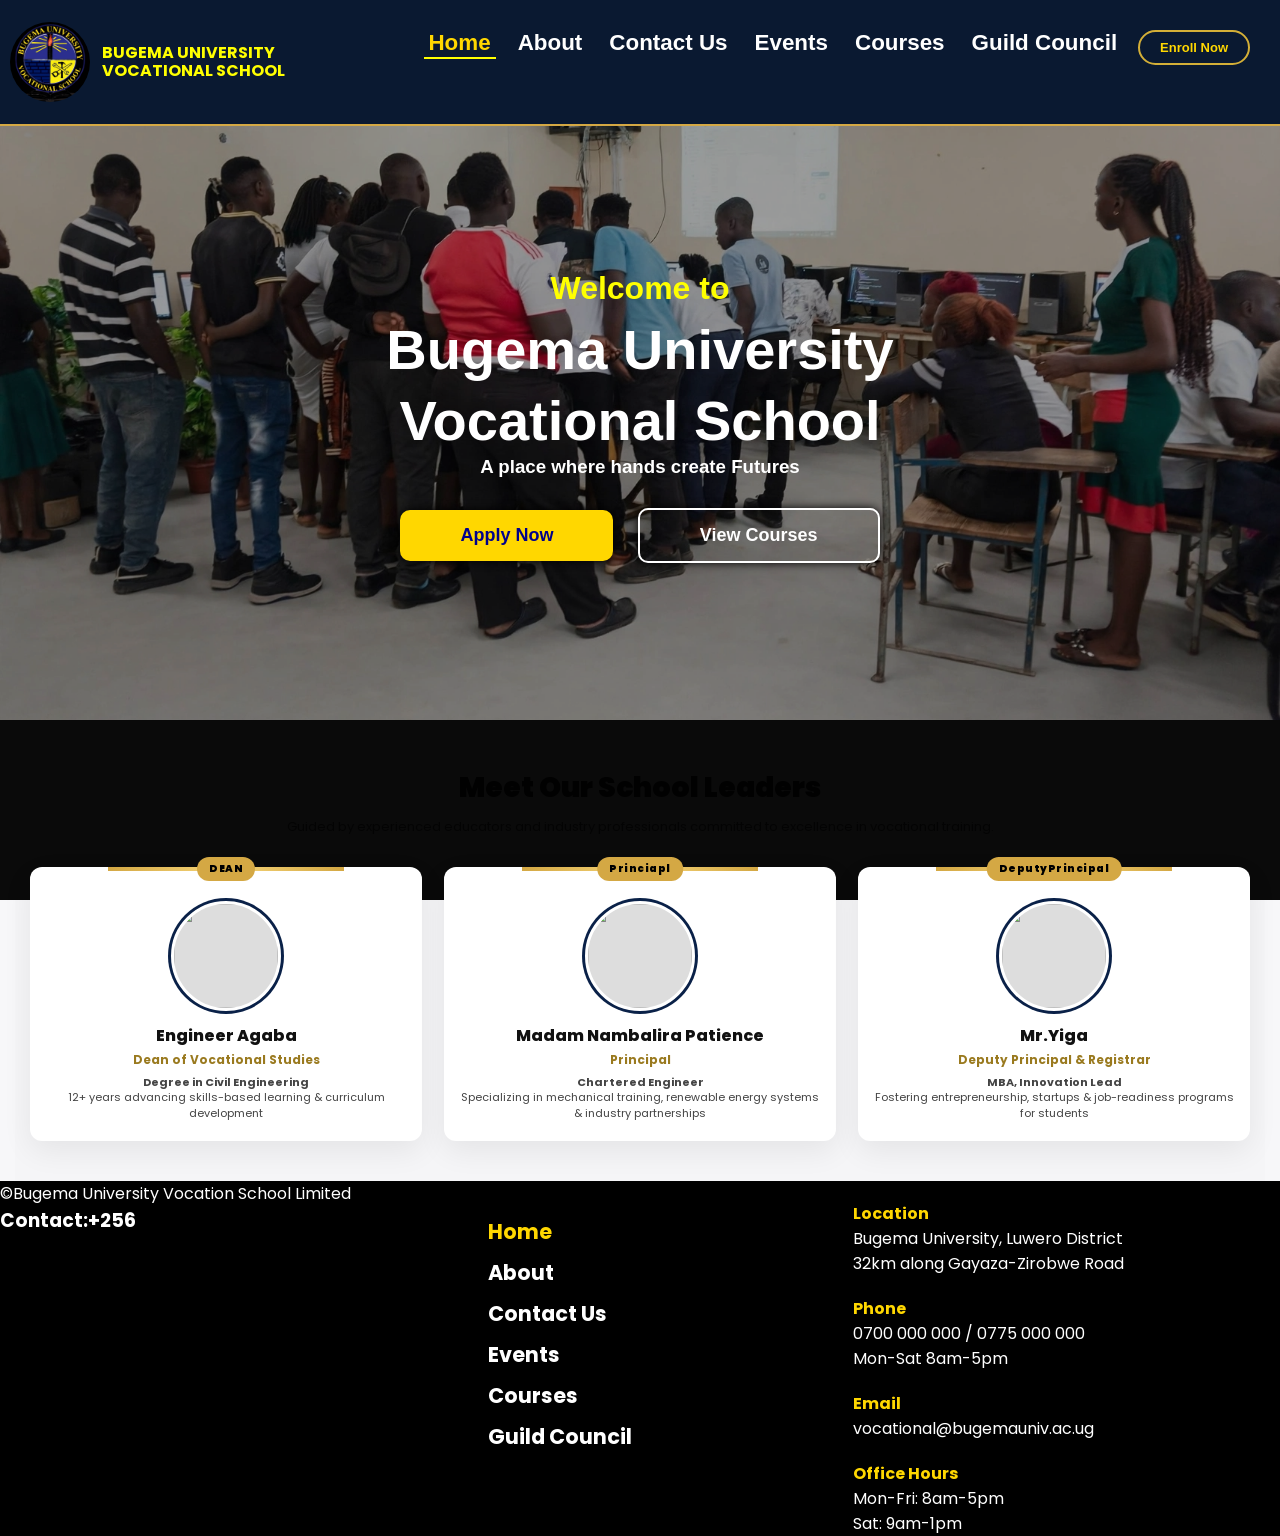
==== index.html @ 48e1a42b "first commit" ====
<!DOCTYPE html>
<html lang="en">
<head>
    <meta charset="UTF-8">
    <meta name="viewport" content="width=device-width, initial-scale=1.0">
    <title>Bugema</title>
    <!--linking css -->
    <link rel="stylesheet" href="css/style.css">
    <link href="https://fonts.googleapis.com/css2?family=Poppins:wght@400;600;800&display=swap" rel="stylesheet">
</head>
<body>
    <!--navigation bar-->
<header>
<nav class="navbar">
   <div class="logo">
   <img  src="images\logo2.jpg" alt="logo">
    <b style="color:yellow; line-height:1.1;">BUGEMA UNIVERSITY<br>VOCATIONAL SCHOOL</b>
  </div>
  <!--Hambeguer Menu icons-->
  <div class="hambeguer-wrap" id="hambeguerWrap" onclick="toggleNav()">
  <div class="hambeguer">
    <span></span><span></span><span></span>
  </div>
  </div>

  <ul class="links hamdrawer" id="drawer">
      <div class="h1header">
    <h1>Bugema University Vocational School</h1>

  </div>
    <li class="home-active"><a  class="active ham-link" href="index.html"> <span>🏠</span>Home</a></li>
    <li><a href="about.html"  class="ham-link"><span>📖</span>About</a></li>
    <li><a href="contact.html" class="ham-link"><span>📞</span>Contact Us</a></li>
    <li><a href="event.html"  class="ham-link"><span>📆</span>Events</a></li>
    <li><a href="courses.html" class="ham-link"><span>📚</span>Courses</a></li>
    <li><a href="guild.html" class="ham-link"><span>👥</span>Guild Council</a></li>
      <div class="btn">
      <button><a  href="enroll.html" target="_blank" class="ham-button"><span>📝</span>Enroll Now</a></button>
  </div>
  </ul>
</nav>
<!--Overlay for navBar-->
<div class="overlay" id="overlay" onclick="toggleNav()"></div>
</header>



<!--Hero Image-->
<section class="heroContent">
    <img src="images/herobg.jpg" alt="heroImage" id="herobg">
    <div class="content">
      <h1>Welcome to  </h1> 
      <h2>Bugema University </h2>
           <h2>Vocational School</h2> 
     <h3 id="herotext">A place where skills build futures </h3>
  <!--  <div class="stats">
      <div class="stat"><b>1200+</b><small>Students</small></div>
      <div class="stat"><b>85+</b><small>Faculty</small></div>
      <div class="stat"><b>98%</b><small>Grad Rate</small></div>
    </div>-->
      <div class="hero-btns">
     <a href="enroll.html" class="btn-gold"><button>Apply Now</button></a>
      <a href="courses.html" > <button class="btn-outline">View Courses</button></a>
    
    </div>
    </div>
  
</section>
    <div class="leaders">
      <h2>Meet Our School Leaders</h2>
      <div class="sub">Guided by experienced educators and industry professionals committed to excellence in vocational training.</div>
      <div class="leader-grid">
        <div class="leader-card"><span class="badge">DEAN</span><div class="leader-avatar"><img src=""></div><h4>Engineer Agaba</h4><small>Dean of Vocational Studies</small><p><b>Degree in Civil Engineering</b><br>12+ years advancing skills-based learning & curriculum development</p></div>
        <div class="leader-card"><span class="badge">Princiapl</span><div class="leader-avatar"><img src=""></div><h4>Madam Nambalira Patience</h4><small>Principal</small><p><b>Chartered Engineer</b><br>Specializing in mechanical training, renewable energy systems & industry partnerships</p></div>
        <div class="leader-card"><span class="badge">DeputyPrincipal</span><div class="leader-avatar"><img src=""></div><h4>Mr.Yiga </h4><small>Deputy Principal & Registrar</small><p><b>MBA, Innovation Lead</b><br>Fostering entrepreneurship, startups & job-readiness programs for students</p></div>
      </div>
    </div>
   <!--scroll--> 
<div id="scrollUp" style="position: fixed;bottom: 70px;  color: yellow; width: 70px; height: 50px; display:none;
cursor: pointer; font-size: 70px; z-index: 999; text-align: center; right: 0;" onclick="window.scrollTo({top:0, behavior:'smooth'})">⬆
</div>

<!--Footer-->
<footer>
  <div class="footer">
    <p>&copy;Bugema University Vocation School Limited</p>
    <h3>Contact:+256</h3>
    <h3><a href="mailto:Email:bugemavoc@gmail.com"></a></h3>
  </div>
  <div class="links">
    <ul class="nav-links">
   <li><a class="active " href="index.html">Home</a></li>
    <li><a href="about.html">About</a></li>
    <li><a href="contact.html">Contact Us</a></li>
    <li><a href="event.html">Events</a></li>
    <li><a href="courses.html">Courses</a></li>
      <li><a href="guild.html">Guild Council</a></li>
  
    </ul>
  </div>
 <div class="location">
   <div class="info-item"><div><b>Location</b><br>Bugema University, Luwero District<br>32km along Gayaza-Zirobwe Road</div></div>
      <div class="info-item"><div><b>Phone</b><br>0700 000 000 / 0775 000 000<br>Mon-Sat 8am-5pm</div></div>
      <div class="info-item"><div><b>Email</b><br>vocational@bugemauniv.ac.ug</div></>
      <div class="info-item"><div><b>Office Hours</b><br>Mon-Fri: 8am-5pm<br>Sat: 9am-1pm</div></div>
 </div>
</footer>
<!--Start of Tawk.to Script-->
<script type="text/javascript">
var Tawk_API=Tawk_API||{}, Tawk_LoadStart=new Date();
(function(){
var s1=document.createElement("script"),s0=document.getElementsByTagName("script")[0];
s1.async=true;
s1.src='https://embed.tawk.to/6ac62cf1d9662e34cb49fdb4/1k4b1v4sv';
s1.charset='UTF-8';
s1.setAttribute('crossorigin','*');
s0.parentNode.insertBefore(s1,s0);
})();
</script>
<!--End of Tawk.to Script-->
<!--linking js-->
    <script src="js/script.js"></script>
</body>
</html>
---- css/style.css ----
* {
    padding: 0;
    margin: 0;
    box-sizing: border-box;
   

    a {
        text-decoration: none;
    }
}

body {
    font-family: 'Poppins', sans-serif;
    background: #f2f6ff;
       background: #f7f7f9 !important;
    width: 100%;
    height: 100%;
}


    :root {
        --navy: #0a1931;
        --navy-card: rgba(10, 25, 49, 0.92);
        --gold: #d4af37;
        --gold-light: #f7d774;
        --gold-btn: #e8b84a;
        --green: #25d366;
        --green-dark: #128c7e;
    }
/* Navigation Bar */
header {
    position: relative;
}

header nav {
    display: flex;
    flex-direction: row;
    justify-content: space-between;
    align-content: center;
    padding: 10px;
    position: fixed;
    width: 100vw;
    top: 0;
    left: 0;
    z-index: 999;
    background-color: rgb(104, 104, 253);
    background-color: #0A1931;
    height: 14vh;
    border-bottom: 2px solid #d4a844;

}

nav ul {
    display: flex;
    gap: 15px;
    padding: 20px;
    justify-content: center;
    list-style-type: none;
    font-family: 'Franklin Gothic Medium', 'Arial Narrow', Arial, sans-serif;

}

nav ul li a.active {
    color: gold;
    position: relative;
}

nav ul li a.active::before {
    content: "";
    position: absolute;
    top: 0;
    left: 2px;
    width: 70%;
    padding: 10px;
    border-bottom: 2px solid yellow;
    bottom: 2px;
}

nav ul li a {
    color: darkblue;
    font-size: 1.4rem;
    font-weight: bold;
    color: #ffffff;
    text-decoration: none;
    padding: 6px;

}

nav ul li a:hover {
    cursor: pointer;
    /* color: rgb(72, 72, 206); */
    color: gold;
    transition: color 0.5s ease;
}

nav .logo {
    /* background: white; */
    display: flex;
    align-items: center;
    gap: 12px;
    justify-content: center;
    /* flex-shrink: 0; */
    /* text-align: center; */
}

nav .logo img {
    width: 80px;
    height: 80px;
    object-fit: cover;
    background-color: white;
    border-radius: 50%;
    object-position: center;
    /* filter: contrast(1.2) saturate(1.3);
     image-rendering: crisp-edges; */
}
.btn-apply{
  border:1.5px solid var(--gold);
  color:var(--gold);
  padding:8px 20px;border-radius:22px;
  text-decoration:none;font-weight:700;font-size:13px;
}
nav ul .btn button {
    /* padding: 10px 18px;
    border-radius: 5px;
    outline: none;
    background-color: rgb(243, 243, 56);
    box-shadow: 0 0 1px rgb(104, 102, 102);
    border: none;
    font-weight: bolder;
    margin-bottom: 80px;
    color: black;
    font-size: medium; */
 border:2px solid var(--gold);
  padding:8px 20px;
  border-radius:22px;
  text-decoration:none;font-weight:700;font-size:13px;
  background: none;

}
nav ul button a{
    color: gold;
}
nav ul button a:hover{
    color: white;
}
nav ul .btn button:hover {
   cursor: pointer;
    transition: 0.5ms background-color ease-in;
    cursor: pointer;
    
}

/* Hero section */
.heroContent::before {
    content: "";
    position: absolute;
    top: 0;
    left: 0;
    width: 100%;
    height: 100vh;
    /* background: rgba(0, 51, 102, 0.651); */
    background: rgba(0, 0, 0, 0.96);
    background-blend-mode: darken;

}

.heroContent img {
    width: 100vh;
    object-fit: cover;
    object-position: center;
    min-height: 650px;
    height: 80vh;
    width: 100vw;
    opacity: 0.6;
    background: rgba(0, 0, 0, 0.55);
    background-color: black;
    position: relative;
}

.heroContent .content {
    position: absolute;
    top: 30%;
    /* left: 21%; */
    /* transform: translate(-50%, -50%); */
    /* font-weight: bolder; */
    width: 100%;
    font-family: Verdana, Geneva, Tahoma, sans-serif;
    color: white;
    text-align: center;

}

.heroContent .content h1 {

    font-size: 2rem;
    padding-bottom: 7px;
    text-align: center;
    color: yellow;
}

.heroContent .content h2 {
    color: white;
    font-size: 3.5rem;
    padding: 3px;
}

.heroContent .content p {
    font-size: 1.2rem;
    /* padding: 10px; */
    font-weight: bolder;
    margin-right: 400px;
    font-style: italic !important;

}

.heroContent .content button {
    margin-top: 3px;
    padding: 15px 60px;
    outline: none;
    border: none;
    background-color: gold;
    border-radius: 10px;
    color: darkblue;
    font-size: large;
    font-weight: bolder;
    box-shadow: 0 0 10px black;
    margin: 10px;

}

.heroContent .content .btn-outline {
    border: 2px solid white;
    background: none;
    color: white;
}

.heroContent .content .btn-outline:hover {
    background-color: #000;
}

.heroContent .content .hero-btns {
    margin-top: 20px;
    /* margin-left: 5pc; */
}

.heroContent .content button:hover {
    background-color: yellow;
    cursor: pointer;
    transition: 5ms background-color ease;
}

 /* LEADERS */
      .leaders {
        max-width: 1250px;
        margin: auto;
        padding: 40px 15px;
        text-align: center;
        background: #f5f5f7;
      }
      .leaders h2 {
        font-size: 28px;
        font-weight: 900;
        color: #111;
      }
      .leaders .sub {
        color: #555;
        font-size: 13px;
        margin-top: 8px;
        margin-bottom: 30px;
      }
      .leader-grid {
        display: grid;
        grid-template-columns: repeat(3, 1fr);
        gap: 22px;
      }
      .leader-card {
        background: white;
        border-radius: 12px;
        padding: 24px 15px 20px;
        box-shadow: 0 10px 30px rgba(0, 0, 0, 0.07);
        position: relative;
        text-align: center;
      }
      .leader-card:before {
        content: "";
        position: absolute;
        top: 0;
        left: 20%;
        right: 20%;
        height: 4px;
        background: linear-gradient(90deg, #d4a844, #f7d67a, #d4a844);
      }
      .leader-card .badge {
        position: absolute;
        top: -10px;
        left: 50%;
        transform: translateX(-50%);
        background: #d4a844;
        color: black;
        font-size: 10px;
        font-weight: 900;
        padding: 4px 12px;
        border-radius: 20px;
        letter-spacing: 0.5px;
      }
     .leader-avatar {
        width: 110px;
        height: 110px;
        border-radius: 50%;
        margin: 10px auto;
        overflow: hidden;
        border: 3px solid white;
        box-shadow: 0 0 0 3px #0a2148;
        background: #ddd;
      }
       .leader-avatar img {
        width: 100%;
        height: 100%;
        object-fit: cover;
      }
      .leader-card h4 {
        font-size: 16px;
        font-weight: 800;
        margin-top: 12px;
        color: #111;
      }
      .leader-card small {
        color: #9a7a1f;
        font-weight: 700;
        font-size: 12px;
        display: block;
        margin: 3px 0;
      }
      .leader-card p {
        font-size: 11px;
        color: #444;
        line-height: 1.4;
        margin-top: 6px;
      }

/* About */
      .about-title {
        text-align: center;
        padding: 100px 20px 5px;
      
      }
      .about-title h1 {
        font-size: 42px;
        font-weight: 900;
        letter-spacing: 1px;
      }
      .about-title p {
        margin-top: 8px;
        font-size: 18px;
        color: #333;
      }
      .about-main {
        display: grid;
        grid-template-columns: 340px 1fr;
        gap: 40px;
        max-width: 1250px;
        margin: 30px auto;
        padding: 0 30px;
      }
      .director-img img {
        width: 100%;
        height: 300px;
        border-radius: 16px;
        box-shadow: 0 10px 30px rgba(0, 0, 0, 0.15);
      }
      .director-card {
        background: white;
        border: 1.5px solid #d4a844;
        border-radius: 14px;
        padding: 22px;
        text-align: center;
        margin-top: -35px;
        position: relative;
        box-shadow: 0 10px 25px rgba(0, 0, 0, 0.1);
      }
     .director-card h3 {
        font-size: 18px;
      }
      .director-card .role {
        color: #d4a844;
        font-weight: 700;
        font-size: 14px;
        margin: 4px 0 12px;
      }
      .director-card p {
        font-size: 13px;
        color: #444;
        line-height: 1.5;
      }
      .director-btn-outline {
        border: 1px solid #333;
        padding: 7px 15px;
        border-radius: 6px;
        display: inline-block;
        margin-top: 15px;
        font-size: 13px;
        cursor: pointer;
      }
      .motto {
        background: #111;
        color: #d4a844;
        text-align: center;
        padding: 12px;
        border-radius: 8px;
        margin-top: 15px;
        font-weight: 700;
      }
      .motto span {
        color: white;
        font-weight: 400;
        font-style: italic;
        display: block;
        font-size: 14px;
      }
      .about-content h2 {
        text-align: center;
        font-size: 26px;
        margin-bottom: 15px;
      }
      .about-content p.desc {
        font-size: 16px;
        color: #222;
        line-height: 1.7;
      }
      .about-locate {
        font-size: 15px;
        color: #555;
        margin-top: 12px;
         line-height: 1.7;
      }
      .about-pillars {
        display: grid;
        grid-template-columns: repeat(3, 1fr);
        gap: 15px;
        margin-top: 25px;
      }
      .pillar {
        border: 1.5px solid #d4a844;
        border-radius: 10px;
        padding: 25px 12px;
        text-align: center;
        position: relative;
        background: #fffdf5;
        margin-top: 60px;
        height: 200px;
      }
      .pillar .icon {
        width: 42px;
        height: 42px;
        background: #d4a844;
        border-radius: 50%;
        display: flex;
        align-items: center;
        justify-content: center;
        margin: -38px auto 10px;
        font-size: 20px;
      }
      .pillar h4 {
        font-size: 14px;
        font-weight: 800;
      }
      .pillar small {
        display: block;
        color: #555;
        font-size: 12px;
        margin: 2px 0 8px;
      }
      .pillar p {
        font-size: 12.5px;
        color: #333;
        line-height: 1.5;
      }
      .history {
        max-width: 1250px;
        margin: 40px auto;
        padding: 20px 30px;
        border-top: 1px solid #eee;
      }
      .history h2 {
        text-align: center;
        font-size: 24px;
        margin-bottom: 25px;
      }
      .timeline {
        display: grid;
        grid-template-columns: repeat(4, 1fr);
        gap: 0;
      }
      .time-item {
        border-left: 6px solid #e9e9e9;
        padding: 0 20px;
      }
      .time-item:first-child {
        border-left: none;
      }
      .time-item h4 {
        font-size: 13px;
        font-weight: 800;
        margin-bottom: 8px;
      }
      .time-item p {
        font-size: 12.5px;
        color: #444;
        line-height: 1.5;
      }
      .dot {
        width: 10px;
        height: 10px;
        background: #d4a844;
        border-radius: 50%;
        display: inline-block;
        margin-right: 6px;
      }

/* Events Page */
            :root {
                --navy: #1a237e;
                --yellow: #ffeb3b;
                --gray: #f5f7fb;
            }


            .event-hero h2 {
                font-size: 48px;
                font-weight: 900;
                margin-bottom: 10px;
            }
            .event-search-box {
                background: white;
                max-width: 560px;
                margin: 0 auto 20px;
                border-radius: 999px;
                display: flex;
                align-items: center;
                padding: 12px 18px;
                gap: 10px;
            }
            .event-search-box input {
                border: none;
                outline: none;
                width: 100%;
                font-size: 16px;
            }
            .event-filters {
                display: flex;
                gap: 10px;
                justify-content: center;
                flex-wrap: wrap;
            }
            .event-filters button {
                border: none;
                padding: 10px 20px;
                border-radius: 999px;
                font-weight: 700;
                cursor: pointer;
                background: white;
                color: var(--navy);
            }
            .event-filters button.active {
                background: var(--yellow);
            }
            .event-section {
                padding: 40px 5%;
            }
            .event-section-head {
                display: flex;
                justify-content: space-between;
                align-items: center;
                margin-bottom: 22px;
            }
            .event-section-head h3 {
                font-size: 32px;
                color: black;
                font-weight: 900;
            }
            .event-grid {
                display: grid;
                grid-template-columns: repeat(3, 1fr);
                gap: 22px;
            }
            .event-card {
                background: white;
                border-radius: 18px;
                overflow: hidden;
                box-shadow: 0 8px 30px rgba(0, 0, 0, 0.08);
                transition: 0.2s;
            }
            .event-card.hide {
                display: none;
            }
            .event-card-top {
                position: relative;
                height: 200px;
            }
            .event-card-top img {
                width: 100%;
                height: 100%;
                object-fit: cover;
                object-position: center;
            }
         
            .event-badge-cat {
                position: absolute;
                top: 12px;
                right: 12px;
                background: var(--yellow);
                color: var(--navy);
                padding: 6px 12px;
                border-radius: 999px;
                font-weight: 800;
                font-size: 12px;
            }
            .event-card-body {
                padding: 18px;
            }
            .event-card-body h4 {
                color: #0A1931;
                font-size: 18px;
                margin-bottom: 10px;
            }
            .event-meta {
                display: flex;
                gap: 6px;
                font-size: 14px;
                color: #555;
                margin: 6px 0;
            }
            #noResult {
                text-align: center;
                padding: 40px;
                color: #777;
                display: none;
                font-size: 18px;
            }

.actions {
    display: flex;
    gap: 6px;
   margin-left: 10px;
   
}

.btn-blue {
   background:linear-gradient(90deg,#E8B84A,#F9DC7B);
    color: black;
    border: none;
    padding: 6px 3px !important;
    border-radius: 10px;
    font-size: 14px;
    cursor: pointer;
    flex: 1;
    font-weight: bolder;
}

.btn-light {
    background: #ffecec;
    color: #c0392b;
    border: none;
    padding:  3px;
    border-radius: 10px;
    font-size: 14px;
    cursor: pointer;
    flex: 1;
    font-weight: bolder;
}

.past-card {
    opacity: 0.9;
}

.past-card.img-box {
    filter: grayscale(20%);
}

/* VIDEO MODAL */
#videoModal {
    position: fixed;
    top: 0;
    left: 0;
    width: 100%;
    height: 100%;
    background: rgba(0, 0, 0, 0.85);
    display: none;
    justify-content: center;
    align-items: center;
    z-index: 9999;
}

#videoModal.active {
    display: flex;
}

.modal-box {
    background: white;
    width: 92%;
    max-width: 600px;
    border-radius: 12px;
    overflow: hidden;
    position: relative;
}

.modal-box video {
    width: 100%;
    height: 320px;
    background: black;
}

.closeV {
    position: absolute;
    top: 8px;
    right: 12px;
    font-size: 28px;
    color: white;
    background: rgba(0, 0, 0, 0.6);
    width: 32px;
    height: 32px;
    border-radius: 50%;
    text-align: center;
    line-height: 28px;
    cursor: pointer;
    z-index: 10;
}


/* Courses */
.courses-sec {
    padding: 40px 20px;
    background: #f6f8fc;
    font-family: Segoe UI;
}

.courses-sec h2 {
    text-align: center;
    color: #004AAD;
    margin: 0;
}

.sub {
    text-align: center;
    color: gray;
    margin-bottom: 20px;
}

.filter-bar {
    text-align: center;
    margin-bottom: 25px;
   
}

.f-btn {
    padding: 7px 16px;
    border-radius: 20px;
    border: 1px solid #004AAD;
    background: #fff;
    color: #004AAD;
    margin: 4px;
    cursor: pointer;
}

.f-btn.active {
    background: #004AAD;
    color: #fff;
}

.course-grid {
    display: grid;
    grid-template-columns: repeat(3, 1fr);
    gap: 20px;
    max-width: 1100px;
    margin: auto;
    margin-left: 60px;
}

.c-card {
    background: #fff;
    border-radius: 14px;
    overflow: hidden;
    box-shadow: 0 4px 14px rgba(0, 0, 0, 0.08);
    transition: 0.3s;
    width: 380px;

}

.c-card:hover {
    transform: translateY(-6px);
    box-shadow: 0 10px 24px rgba(0, 0, 0, 0.15);
}

.img-wrap {
    position: relative;
    height: 170px;
}

.img-wrap img {
    width: 100%;
    height: 100%;
    object-fit: cover;
    object-position: center;
}

.cert-badge {
    position: absolute;
    top: 10px;
    left: 10px;
    background: #fff;
    font-size: 11px;
    padding: 4px 8px;
    border-radius: 20px;
}

.enroll-badge {
    position: absolute;
    bottom: 10px;
    right: 10px;
    background: #f7b100;
    font-size: 11px;
    padding: 4px 8px;
    border-radius: 20px;
    font-weight: bold;
}

.c-body {
    padding: 14px;
}

.top-row {
    display: flex;
    justify-content: space-between;
    align-items: center;
}

.dur {
    font-size: 12px;
    background: #eef5ff;
    color: #004AAD;
    padding: 3px 8px;
    border-radius: 10px;
}

.c-body h3 {
    margin: 8px 0 4px;
    font-size: 15px;
}

.short {
    font-size: 13px;
    color: #555;
    margin: 0 0 8px;
}


.exp-btn {
    width: 100%;
    border: 1px solid #004AAD;
    background: #fff;
    color: #004AAD;
    padding: 7px;
    border-radius: 7px;
    cursor: pointer;
}

.expand-box {
    max-height: 0;
    overflow: hidden;
    transition: 0.4s;
}

.expand-box.open {
    max-height: 260px;
    margin-top: 10px;
}

.apply {
    width: 100%;
    background: #004AAD;
    color: #fff;
    border: none;
    padding: 8px;
    border-radius: 7px;
    margin-top: 8px;
    cursor: pointer;
}

/* contact page */
 

            /* ===== TITLE CONTACT US ===== */
            .contact-page-title {
                text-align: center;
                margin-bottom: 22px;
            }
            .contact-page-title h1 {
                color:#0a1f4a;
                font-size: 42px;
                font-weight:bold;
                letter-spacing: 2px;
                font-family: "Times New Roman", serif;
                 padding: 100px 20px 5px;
            }

            /* ===== CONTENT GRID - LEFT FORM + RIGHT INFO ===== */
            .contact-content {
                max-width: 1200px;
                margin: 0 auto;
                display: grid;
                grid-template-columns: 1fr 1fr;
                gap: 28px;
                align-items: start;
                margin-bottom: 40px;
            }

            /* LEFT CARD - SEND MESSAGE */
            .contact-card-form {
                border: 3px solid var(--gold);
                border-radius: 14px;
                padding: 28px 3% 36px;
                height: 540px;
                
            
            }
            .contact-card-form h3 {
                color: var(--gold-light);
                font-size: 20px;
                margin-bottom: 14px;
            }
            .field {
                margin-bottom: 14px;
            }
            .field label {
                font-size: 17px;
                font-weight: 700;
                display: block;
                margin-bottom: 5px;
                color: gold;
            }
            .field input,
            .field textarea {
                width: 100%;
                background: transparent;
                border: 2px solid white;
                border-radius: 8px;
                padding: 9px 12px;
                color: white;
                font-size: 13px;
                outline: none;
            }
            .field input::placeholder,
            .field textarea::placeholder {
                color: #cbd5e1;
                font-size: 12px;
            }
            .field textarea::placeholder{
                color: #000;
            }
            .field input:focus,
            .field textarea:focus {
                border-color: var(--gold);
            }
            .contact-btn-send {
                width: 100%;
                background: var(--gold-btn);
                color: var(--navy);
                border: none;
                padding: 10px;
                border-radius: 20px;
                font-weight: 800;
                font-size: 14px;
                cursor: pointer;
                margin-top: 4px;
            }
            .contact-btn-whats-form {
                display: flex;
                align-items: center;
                justify-content: center;
                gap: 8px;
                background: var(--green);
                color: white;
                border: none;
                padding: 9px;
                border-radius: 15px;
                font-weight: 700;
                font-size: 13px;
                cursor: pointer;
                width: 65%;
                margin: 12px auto 0;
                text-decoration: none;
            }

            /* RIGHT CARDS - INFO BOXES */
            .contact-right-col {
                display: flex;
                flex-direction: column;
                gap: 12px;
            }
            .contact-info-box {
                border: 3px solid var(--gold);
                border-radius: 12px;
                padding: 14px 16px;
                background: var(--navy-card);
                display: flex;
                gap: 14px;
                align-items: flex-start;
            }
            .contact-icon-circle {
                width: 38px;
                height: 38px;
                min-width: 38px;
                background: var(--gold-btn);
                border-radius: 50%;
                display: grid;
                place-items: center;
                color: var(--navy);
                font-size: 18px;
            }
            .contact-info-box b {
                font-size: 13px;
                display: block;
                color: var(--gold-light);
            }
            .contact-info-box span {
                font-size: 12px;
                color: #e2e8f0;
                line-height: 1.4;
            }
            .contact-info-box small {
                font-size: 11px;
                color: #94a3b8;
                display: block;
                margin-top: 2px;
            }

            /* MAP BOX SPECIAL */
            .map-box {
                flex-direction: column;
            }
            .map-top {
                display: flex;
                align-items: center;
                gap: 8px;
                color: var(--gold-light);
                font-weight: 700;
                font-size: 14px;
                margin-bottom: 10px;
            }
            .map-img {
                background: #1e293b;
                border-radius: 10px;
                height: 92px;
                display: grid;
                place-items: center;
                position: relative;
                overflow: hidden;
                border: 1px solid #334155;
            }
            .map-pin {
                font-size: 26px;
                color: var(--gold);
            }
            .map-img small {
                position: absolute;
                bottom: 6px;
                font-size: 9px;
                color: #cbd5e1;
            }
            .view-maps {
                position: absolute;
                right: 8px;
                bottom: 6px;
                font-size: 9px;
                background: rgba(255, 255, 255, 0.9);
                color: var(--navy);
                padding: 3px 7px;
                border-radius: 4px;
                font-weight: 700;
                text-decoration: none;
            }

            /* ACTION BUTTONS BOTTOM RIGHT */
            .action-row {
                display: grid;
                grid-template-columns: 1fr 1fr;
                gap: 12px;
                margin-top: 2px;
            }
            .btn-call {
                background: var(--gold-btn);
                color: var(--navy);
                border: none;
                padding: 11px;
                border-radius: 20px;
                font-weight: 800;
                font-size: 13px;
                cursor: pointer;
                display: flex;
                align-items: center;
                justify-content: center;
                gap: 6px;
                text-decoration: none;
            }
            .btn-whats {
                background: var(--green);
                color: white;
                border: none;
                padding: 11px;
                border-radius: 20px;
                font-weight: 800;
                font-size: 13px;
                cursor: pointer;
                display: flex;
                align-items: center;
                justify-content: center;
                gap: 6px;
                text-decoration: none;
            }


            /* courses */

                        /* ===== ROOT COLORS ===== */
            :root {
                --navy: #0a1931;
                --navy-light: #13294b;
                --gold: #d4af37;
                --gold-light: #f7d774;
                --gold-bg: #fff8e1;
                --bg: #f8f9fc;
                --card-shadow: 0 8px 24px rgba(10, 25, 49, 0.08);
            }
    
            /* ===== TITLE SECTION ===== */
            .course-title-section {
                padding: 28px 4% 18px;
                max-width: 1300px;
                margin: 0 auto;
            }
            .course-title-section h1 {
                font-size: 32px;
                font-weight: 800;
                color: #0f172a;
                letter-spacing: -0.5px;
                padding: 120px 20px 20px;
            }
            .course-title-section p {
                color: #64748b;
                font-size: 19px;
                margin-top: 4px;
            }

            /* ===== SEARCH + FILTER BAR - MAIN FUNCTIONALITY ===== */
            .course-toolbar {
                max-width: 1300px;
                margin: 0 auto;
                padding: 0 4% 18px;
                display: flex;
                gap: 12px;
                align-items: center;
                flex-wrap: wrap;
            }
            .course-search-box {
                position: relative;
                flex: 1;
                min-width: 260px;
                max-width: 340px;
            }
            .course-search-box input {
                width: 100%;
                padding: 10px 14px 10px 36px;
                border: 1.5px solid #e2e8f0;
                border-radius: 10px;
                font-size: 13px;
                outline: none;
                background: white;
            }
            .course-search-box input:focus {
                border-color: var(--gold);
            }
            .course-search-box span {
                position: absolute;
                left: 11px;
                top: 50%;
                transform: translateY(-50%);
                color: #94a3b8;
            }
            .course-filters {
                display: flex;
                gap: 8px;
                flex-wrap: wrap;
            }
            .course-filter-btn {
                padding: 7px 14px;
                border-radius: 18px;
                border: 1.5px solid #e2e8f0;
                background: white;
                font-size: 12px;
                font-weight: 600;
                cursor: pointer;
                transition: 0.2s;
                color: #334155;
            }
            .course-filter-btn.active {
                background: var(--gold);
                border-color: var(--gold);
                color: var(--navy);
               
            }
            .course-sort-box span{
                font-size: 15px;
            }
            .course-sort-box {
                margin-left: auto;
                display: flex;
                align-items: center;
                gap: 6px;
                font-size: 12px;
                color: #64748b;
            }
            .course-sort-box select {
                border: 1px solid #e2e8f0;
                padding: 6px 10px;
                border-radius: 8px;
                font-size: 12px;
                font-weight: 600;
                background: white;
            }
            /* ===== COURSE GRID ===== */
            .course-grid-wrap {
                max-width: 1300px;
                margin: 0 auto;
                padding: 0 4%;
            }
            .course-grid {
                display: grid;
                grid-template-columns: repeat(auto-fill, minmax(300px, 1fr));
                gap: 20px;
            }
            .course-card {
                background: white;
                border-radius: 14px;
                overflow: hidden;
                box-shadow: var(--card-shadow);
                border: 1px solid #eef2f7;
                transition: 0.3s;
                cursor: pointer;
            }
            .course-card:hover {
                transform: translateY(-4px);
                box-shadow: 0 14px 34px rgba(10, 25, 49, 0.12);
            }
            .course-card-img {
                height: 155px;
                position: relative;
                overflow: hidden;
                background: #e2e8f0;
            }
            .course-card-img img {
                width: 100%;
                height: 100%;
                object-fit: cover;
            }
            .course-badge {
                position: absolute;
                left: 10px;
                bottom: 10px;
                background: var(--gold-bg);
                color: #7a5d0a;
                border: 1px solid var(--gold);
                font-size: 10px;
                font-weight: 800;
                padding: 4px 10px;
                border-radius: 12px;
                display: flex;
                align-items: center;
                gap: 4px;
            }
            .course-card-body {
                padding: 14px;
            }
            .course-card-body h3 {
                font-size: 14px;
                line-height: 1.3;
                color: #0f172a;
                min-height: 36px;
            }
            .course-meta {
                display: flex;
                justify-content: space-between;
                margin: 10px 0;
                font-size: 11px;
                color: #64748b;
            }
            .course-meta span {
                display: flex;
                align-items: center;
                gap: 4px;
            }
            .course-meta .enrolled {
                color: #475569;
                font-weight: 600;
            }
            .course-btn-view {
                width: 100%;
                background: var(--navy);
                color: var(--gold-light);
                border: none;
                padding: 9px;
                border-radius: 8px;
                font-weight: 700;
                font-size: 12px;
                cursor: pointer;
                margin-top: 4px;
            }
            .course-btn-view:hover {
                background: var(--navy-light);
            }

        .course-filter-btn{
            font-size: 15px;
        }
            /* ===== MODAL - VIEW DETAILS FUNCTIONALITY ===== */
            .course-modal-overlay {
                position: fixed;
                inset: 0;
                background: rgba(10, 25, 49, 0.75);
                display: none;
                place-items: center;
                z-index: 999;
                padding: 20px;
            }
            .course-modal-overlay.show {
                display: grid;
            }
            .course-modal {
                background: white;
                max-width: 560px;
                width: 100%;
                border-radius: 16px;
                overflow: hidden;
                border: 2px solid var(--gold);
            }
            .course-modal-img {
                height: 220px;
                position: relative;
            }
            .course-modal-img img {
                width: 100%;
                height: 100%;
                object-fit: cover;
            }
            .course-modal-close {
                position: absolute;
                top: 12px;
                right: 12px;
                background: rgba(0, 0, 0, 0.6);
                color: white;
                border: none;
                width: 32px;
                height: 32px;
                border-radius: 50%;
                cursor: pointer;
                font-size: 18px;
            }
            .course-modal-body {
                padding: 20px;
            }
            .course-modal-body h2 {
                font-size: 20px;
                color: var(--navy);
            }
            .course-modal-body p {
                font-size: 13px;
                color: #475569;
                margin: 10px 0;
                line-height: 1.5;
            }
            .course-modal-actions {
                display: flex;
                gap: 10px;
                margin-top: 16px;
            }
            .course-modal-actions button {
                flex: 1;
                padding: 12px;
                border-radius: 10px;
                font-weight: 800;
                border: none;
                cursor: pointer;
            }
            .course-btn-enroll {
                background: var(--gold);
                color: var(--navy);
            }
            .course-btn-close2 {
                background: #f1f5f9;
                color: var(--navy);
            }
/* Guild page */

      .title {
        text-align: center;
        padding: 120px 0 10px;
      }
      .title h1 {
        font-size: 32px;
        font-weight: 900;
      }
      .title p {
        color: #555;
        margin-top: 6px;
      }
      .guild-org {
        max-width: 1200px;
        margin: 20px auto;
        position: relative;
        cursor: pointer;
      }
      .guild-row {
        display: flex;
        justify-content: center;
        gap: 30px;
        flex-wrap: wrap;
      }
      .guild-card {
        background: white;
        border-radius: 14px;
        width: 230px;
        text-align: center;
        padding: 18px 12px 14px;
        box-shadow: 0 8px 24px rgba(0, 0, 0, 0.08);
        border-top: 4px solid #d4a844;
        position: relative;
      }
      .guild-card img {
        width: 190px;
        height: 190px;
        border-radius: 50%;
        object-fit: cover;
        object-position: center;
        border: 3px solid #0a2148;
      }
      .guild-card h4 {
        font-size: 16px;
        margin-top: 10px;
        font-weight: 800;
      }
      .guild-card small {
        color: #8a6d1b;
        font-weight: 700;
        font-size: 13px;
        display: block;
      }
      .guild-card .badge {
        background: #0a2148;
        color: #d4a844;
        font-size: 10px;
        padding: 4px 10px;
        border-radius: 12px;
        position: absolute;
        top: -10px;
        left: 50%;
        transform: translateX(-50%);
        white-space: nowrap;
        font-weight: 800;
      }
      .guild-card .role {
        font-size: 14px;
        color: #444;
        margin-top: 4px;
        line-height: 1.3;
      }
      .line-v {
        width: 2px;
        height: 30px;
        background: #d4a844;
        margin: 0 auto;
      }
      .line-h {
        height: 2px;
        background: #d4a844;
        width: 70%;
        margin: 0 auto;
      }
      .ministers {
        display: grid;
        grid-template-columns: repeat(5, 1fr);
        gap: 15px;
        max-width: 1200px;
        margin: 30px auto;
        padding: 0 15px;
        cursor: pointer;
      }
      .gc-modal {
                display: none;
                position: fixed;
                inset: 0;
                background: rgba(0, 20, 50, 0.6);
                backdrop-filter: blur(4px);
                align-items: center;
                justify-content: center;
                z-index: 999;
                padding: 15px;
            }
            .gc-modal-box {
                background: white;
                border-radius: 20px;
                padding: 26px;
                max-width: 360px;
                width: 100%;
                text-align: center;
                animation: pop 0.3s;
            }
            @keyframes pop {
                from {
                    transform: scale(0.85);
                    opacity: 0;
                }
                to {
                    transform: scale(1);
                    opacity: 1;
                }
            }
            .gc-modal-box img {
                width: 150px;
                height: 150px;
                border-radius: 50%;
                object-fit: cover;
                object-position: center;
                border: 4px solid #f7b100;
            }

/* Footer */
footer {
    background-color: black;
    color: white;
    display: grid;
    grid-template-columns: repeat(3, 1fr);
    justify-content: center;
}

footer ul {
    display: flex;
    flex-direction: column;
    justify-content: space-between;
    align-content: center;
    margin-left: 50px;
    list-style: none;
    margin-top: 30px;

}

footer ul li a:hover {
    color: gold;
}
footer ul li a.active{
    color: gold;
}

footer ul li {
    margin: 5px;

}

footer ul li a {
    color: white;
    font-size: 1.3rem;
    text-decoration: none;
    padding: 6px;
    font-weight: bolder;
}
footer .info-item{
margin-top: 20px;
}
footer .info-item b{
    color: gold;
}
/* hambeguer styles */
.h1header {
      background-color: #0A1931;
    color: white;
    display: none;
    top: 0;
    width: 100%;
    position: absolute;
    left: 0;
    font-family: Arial, Helvetica, sans-serif;



}

.hamdrawer span {
    margin: 5px;
    display: none;
}

.h1header h1 {
    font-size: 15.2px;
    padding: 30px 10px;
    white-space: nowrap;
    color: gold;



}

.hambeguer {
    display: none;
}

.hambeguer-wrap {
    display: none;

}

.overlay {
    display: none;
}

/* Media Queries */
@media(max-width:760px) {

    /* Hambeguer Menu */
    .hambeguer-wrap {
        position: relative;
        width: 44px;
        height: 44px;
        display: none;
        place-items: center;
        border-radius: 50%;
        cursor: pointer;
    }

    .hamdrawer span {
        display: initial;


    }

    .hamdrawer .home-active {
        background: #003366;
        border-radius: 10px;
        padding: 7px;

    }

    .hamdrawer li {
        padding: 6px;
    }

    .h1header {
        display: block;

    }

    .navbar {
        position: relative;
    }
    .navbar ul li a{
        color: #0a1f4a;
        
    }

    .hamdrawer li a:hover {
        color: black;
    }

    .hambeguer {

        width: 38px;
        height: 38px;
        display: grid;
        place-items: center;
        cursor: pointer;
        transition: 0.2s;

    }

    .hambeguer span {
        width: 20px;
        height: 2.5px;
        background: white;
        display: block;
        margin: 3px;
        border-radius: 3px;
        transition: 0.35s cubic-bezier(0.4, 0, 0.2, 1);

    }

    header nav {
       
        height: 13vh;

    }

    /* when X active */
    .hambeguer-wrap.active .hambeguer span:nth-child(1) {
        transform: translateY(6px) rotate(45deg);
    }

    .hambeguer-wrap.active .hambeguer span:nth-child(2) {
        opacity: 0;
        transform: scaleX(0)
    }

    .hambeguer-wrap.active .hambeguer span:nth-child(3) {
        transform: translateY(-6px) rotate(-45deg);
    }

    .hambeguer-wrap.active::after {
        opacity: 0;
    }

    /* Overlay */
    .overlay {
        position: fixed;
        inset: 0;
        background: rgba(0, 10, 30, 0.45);
        backdrop-filter: blur(3px);
        opacity: 0;
        visibility: hidden;
        transition: 0.3s;
        z-index: 999;
    }

    .overlay.show {
        opacity: 1;
        visibility: visible;
    }

    .hamdrawer {
        position: fixed;
        top: 0;
        left: 0;
        height: 90dvh;
        width: 300px;
        /* max-width: 80vw; */
        display: flex;
        flex: 1;
        flex-direction: column;
        background: white;
        box-shadow: 8px 0 30px rgba(0, 0, 0, 0.072);
        transform: translateX(-100%);
        transition: 0.4s cubic-bezier(0.4, 0, 0.2, 1);
        z-index: 95;
    
    }

    ul.hamdrawer li{
        padding: 8px 16px;
        width: 100%;
    }
   .navbar b{
    display: none;
   }
   .navbar ul li a.active::before{
    content: none;
   }
   .navbar ul li a.active:hover{
    color: white;
   }
    .hamdrawer .btn button {
        padding: 10px 40px;
        border-radius: 10px;
        background-color: yellow;
        box-shadow: 0 0 2px black;

    }

    .hamdrawer .btn button a {
        color: black;
        font-size: 0.8rem;
    }

    .hamdrawer .btn button:hover {
        background-color: #003366;

    }

    .hamdrawer .btn button a:hover {
        color: white;

    }

    .hamdrawer.open {
        transform: translateX(0);

    }

    .hambeguer-wrap {
        display: block;
    }

    /* hero section */

    .heroContent::before {
        height: 196dvw;
    }
     .heroContent .content  h1{
        font-size: 1.5rem;
     }

    .heroContent .content h2 {
        font-size: 2rem;

    }

    .heroContent .content h3 {
        font-size: 1.1rem;
        color: white;
        font-weight: lighter;
        letter-spacing: 1.5px;
        margin-left: 5px;
        white-space: wrap;
    }

    .heroContent .content button {
        margin-top: 2px;
        padding: 10px 10px;


    }

    .heroContent .content .hero-btns {
        margin-top: 15px;
        margin-right: 80px;
    }

    /* LEADERS in home page */
    
          .leader-grid {
        grid-template-columns: repeat(1, 1fr);
        gap: 22px;
      }
      .leader-card {
        background: white;
        border-radius: 12px;
        padding: 24px 15px 20px;
        box-shadow: 0 10px 30px rgba(0, 0, 0, 0.07);
        position: relative;
        text-align: center;
      }


/* about */
   
    .about-title {
        padding: 40px 20px 5px;
      
      }
      .about-title h1 {
        font-size: 28px;
    
      }
      .about-title p {
        white-space: nowrap;
        font-size: 14px;
      }
      .about-main {
        grid-template-columns: repeat(1,1fr);
        margin: 10px auto;
        padding: 0 20px;
      }
        .about-content p.desc {
        font-size: 15px;
        color: #222;
        line-height: 1.3;
      }
     .about-pillars {
        grid-template-columns: repeat(1, 1fr);
        gap: 1px;
        margin-top: 2px;
      }
      .pillar {
        padding: px 12px;
        text-align: center;
        position: relative;
        background: #fffdf5;
        margin-top: 20px;
        height: 200px;
      }
      .history {
      
        margin: 10px auto;
        padding: 20px 30px;
   
      }
      .history h2 {
      
        font-size: 20px;
        margin-bottom: 20px;
      }
      .timeline {
        display: grid;
        grid-template-columns: repeat(1, 1fr);
        gap: 19px;
      }


      /* contact us */
      .main-bg{
        padding: 20px 20px;
      }
       
      .contact-content {
        grid-template-columns: 1fr;
        }
        .contact-page-title h1 {
            font-size: 32px;
        }
        

        .contact-page-title {
                text-align: center;
                margin-bottom: 15px;
            }
        .contact-page-title h1 {
                color:#0a1f4a;
                font-size: 30px;
             
                 padding: 10px 20px 5px;
            }
        .event-grid {
                    grid-template-columns: 1fr;
                }
        .event-hero h2 {
                    font-size: 18px;
                    white-space: nowrap;
                    margin-bottom: 12px;
                    
                }

            .event-search-box {
                margin: 0 auto 13px;
                border-radius: 99px;
                padding: 7px 18px;
              
            }
            .event-search-box input {
                width: 100%;
                font-size: 14px;
            }
            .event-filters {
                gap: 6px;
                flex-wrap: nowrap;
            }
            .event-filters button {
                padding: 6px 15px;
                border-radius: 10px;
                font-size: 12px;
            }
          
         .event-hero p{
            white-space: nowrap;
            padding: 10px 5px;
 
         }
        .event-section-head h3 {
                font-size: 25px;
            }
        .event-section h4{
                font-size: 15px;
                white-space: nowrap;
            }
        .event-badge-cat {
                position: absolute;
                top: 7px;
                right: 7px;
                padding: 3px 6px;
                font-size: 9px;
            }
        .btn-blue, .btn-light {
                padding: 4px 2px !important;
                border-radius: 10px;
                font-size: 12px;
                margin-bottom: 10px;
                
        }

    /* courses */
        .toolbar {
                flex-direction: column;
                align-items: stretch;
                }
        .sort-box {
                margin-left: 0;
            }
        .title-section {
                padding: 15px 4% 18px;
             
            }
        .title-section h1 {
                font-size: 25px;
                white-space: nowrap;
                 padding: 10px 0 10px;
            }
        .title-section p {
                color: #111111;
                font-size: 15px;
                margin-top: 0;
            }
            .filter-btn {
                padding: 5px 20px;
                border-radius: 15px;
                font-size: 12px;

            }
            .badge {
               display: none;
            }
     
            .card-body h3 {
                font-size: 13px;
                white-space: nowrap;
                line-height: 1;
                min-height: 0;
            }
            .modal-body h2 {
                font-size: 13px;
                
            }
            .modal{
                width: 320px;
                
               
            }
            .modal-body p {
                font-size: 13px;
                line-height: 1.4;
            }
            .modal-actions {
                margin-top: 16px;
            }
            .modal-actions button {
          
                padding: 8px;
                border-radius: 10px;
            }

            /* Guild council */
        .title {
            padding: 20px 0 10px;
            }
        .title h1 {
            font-size: 23px;
      }
         .title p {
        margin-top: 3px;
        white-space: nowrap;
        font-size: 12px;
      }
     .guild-row {
        gap: 15px;
     
      }
      .guild-card {
        width: 300px;

      }
      .guild-card img {
        width: 200px;
        height: 200px;
      }
       .ministers {
            grid-template-columns: repeat(1,1fr);

      }

        
    /* footer */
    footer {
        display: grid;
        grid-template-columns: repeat(4, 1fr);
        justify-content: center;
        padding: 40px 20px 15px;
    }
   
    footer ul {

        margin-left: 100px;
        list-style: none;
        margin-top: 30px;
    }

    footer .footer {
        margin-top: 40px;
    }

    footer ul li a {
        font-size: 1.2rem;
    }

    footer .location {
        font-size: 12px;
        padding-bottom: 100px;
        margin-left: 60px;
    }
}
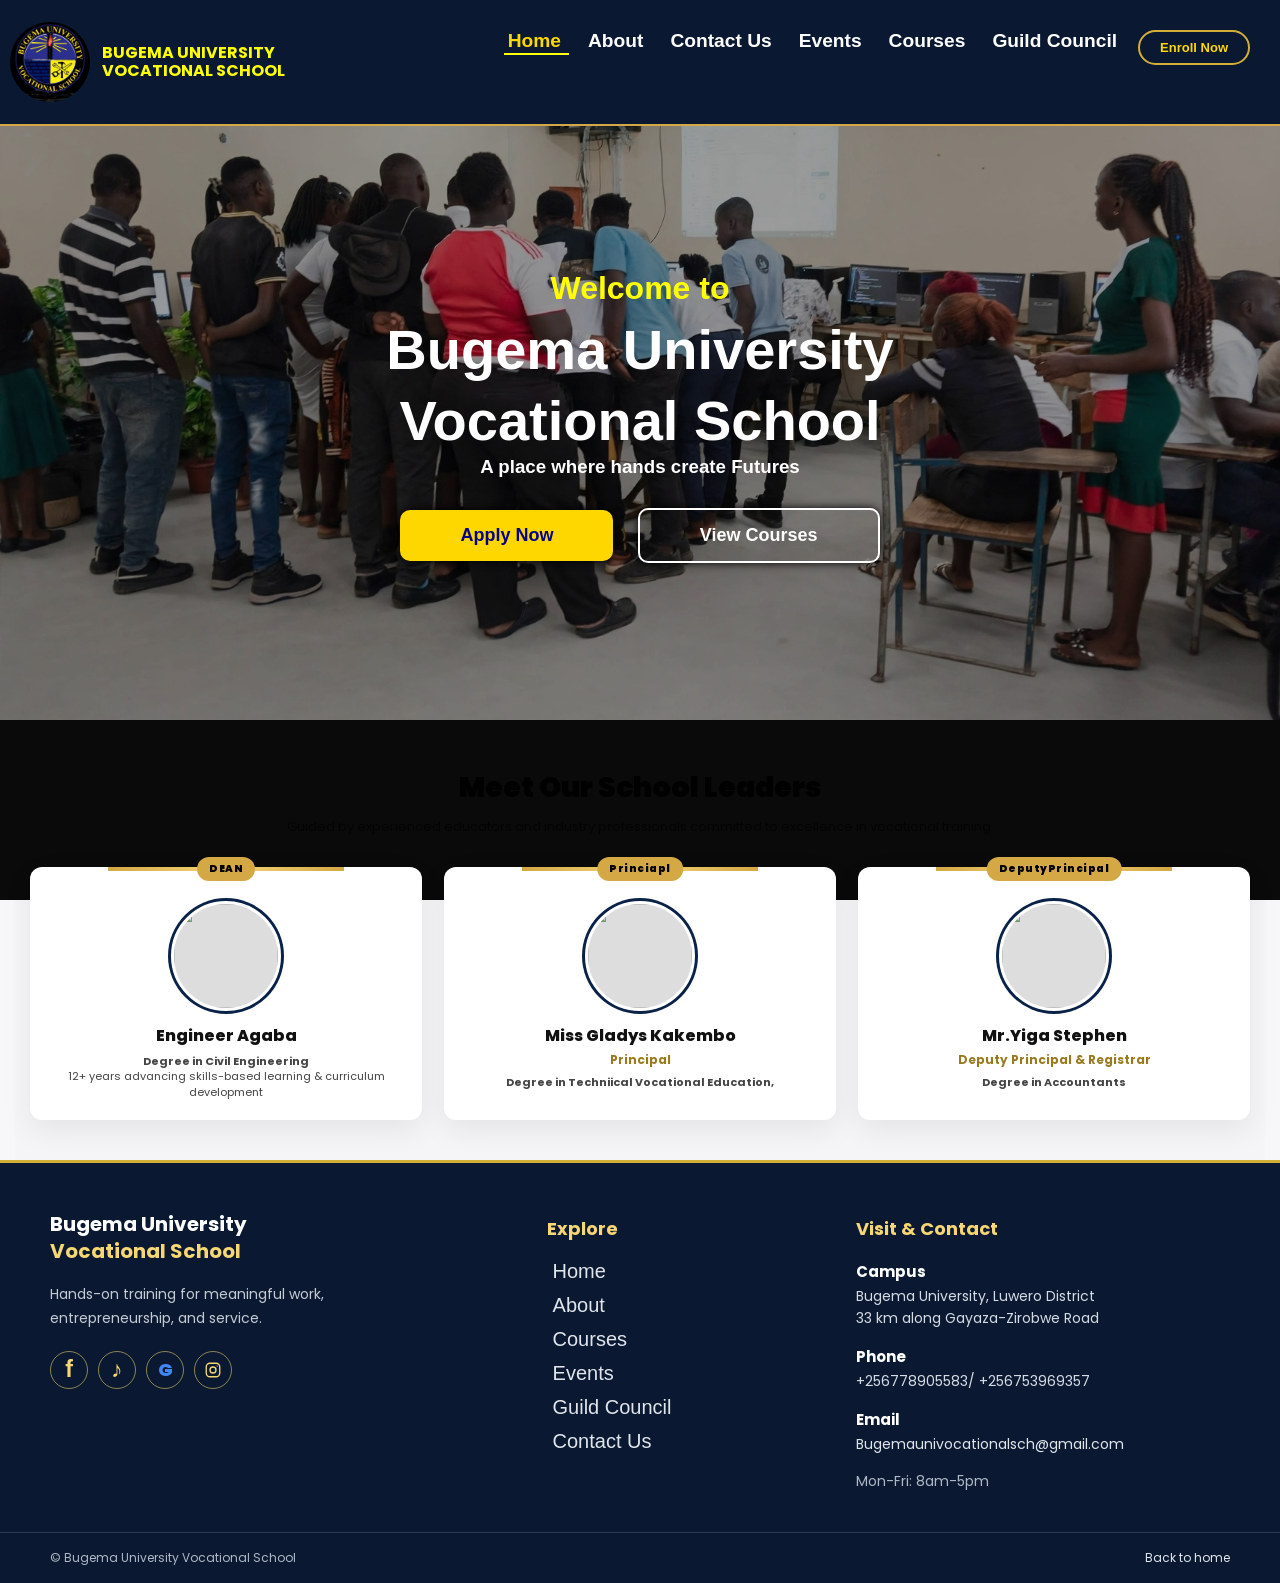
==== commit 0f8174a1: "update web" ====
--- a/index.html
+++ b/index.html
@@ -70,54 +70,67 @@
       <h2>Meet Our School Leaders</h2>
       <div class="sub">Guided by experienced educators and industry professionals committed to excellence in vocational training.</div>
       <div class="leader-grid">
-        <div class="leader-card"><span class="badge">DEAN</span><div class="leader-avatar"><img src=""></div><h4>Engineer Agaba</h4><small>Dean of Vocational Studies</small><p><b>Degree in Civil Engineering</b><br>12+ years advancing skills-based learning & curriculum development</p></div>
-        <div class="leader-card"><span class="badge">Princiapl</span><div class="leader-avatar"><img src=""></div><h4>Madam Nambalira Patience</h4><small>Principal</small><p><b>Chartered Engineer</b><br>Specializing in mechanical training, renewable energy systems & industry partnerships</p></div>
-        <div class="leader-card"><span class="badge">DeputyPrincipal</span><div class="leader-avatar"><img src=""></div><h4>Mr.Yiga </h4><small>Deputy Principal & Registrar</small><p><b>MBA, Innovation Lead</b><br>Fostering entrepreneurship, startups & job-readiness programs for students</p></div>
+        <div class="leader-card"><span class="badge">DEAN</span><div class="leader-avatar"><img src=""></div><h4>Engineer Agaba</h4><p><b>Degree in Civil Engineering</b><br>12+ years advancing skills-based learning & curriculum development</p></div>
+        <div class="leader-card"><span class="badge">Princiapl</span><div class="leader-avatar"><img src=""></div><h4>Miss Gladys Kakembo</h4><small>Principal</small><p><b>Degree in Techniical Vocational Education, </b><br></p></div>
+        <div class="leader-card"><span class="badge">DeputyPrincipal</span><div class="leader-avatar"><img src=""></div><h4>Mr.Yiga Stephen </h4><small>Deputy Principal & Registrar</small><p><b>Degree in Accountants</b><br></p></div>
       </div>
     </div>
-   <!--scroll--> 
-<div id="scrollUp" style="position: fixed;bottom: 70px;  color: yellow; width: 70px; height: 50px; display:none;
-cursor: pointer; font-size: 70px; z-index: 999; text-align: center; right: 0;" onclick="window.scrollTo({top:0, behavior:'smooth'})">⬆
-</div>
-
-<!--Footer-->
-<footer>
-  <div class="footer">
-    <p>&copy;Bugema University Vocation School Limited</p>
-    <h3>Contact:+256</h3>
-    <h3><a href="mailto:Email:bugemavoc@gmail.com"></a></h3>
+<footer class="site-footer">
+  <div class="footer-main">
+    <div class="footer-brand">
+      <a class="footer-brand-link" href="index.html">
+        <span>Bugema University<strong>Vocational School</strong></span>
+      </a>
+      <p>Hands-on training for meaningful work, entrepreneurship, and service.</p>
+      
+      <div class="footer-socials" aria-label="Social media searches">
+        <a href="https://www.facebook.com/search/top?q=Bugema%20University%20Vocational%20School" target="_blank" rel="noopener noreferrer" aria-label="Search for Bugema University Vocational School on Facebook"><span class="social-facebook" aria-hidden="true">f</span></a>
+        <a href="https://www.tiktok.com/search?q=Bugema%20University%20Vocational%20School" target="_blank" rel="noopener noreferrer" aria-label="Search for Bugema University Vocational School on TikTok"><span class="social-tiktok" aria-hidden="true">♪</span></a>
+        <a href="https://www.google.com/search?q=Bugema+University+Vocational+School" target="_blank" rel="noopener noreferrer" aria-label="Search Google for Bugema University Vocational School"><span class="social-google" aria-hidden="true">G</span></a>
+        <a href="https://www.instagram.com/explore/search/keyword/?q=Bugema%20University%20Vocational%20School" target="_blank" rel="noopener noreferrer" aria-label="Search for Bugema University Vocational School on Instagram"><svg viewBox="0 0 24 24" aria-hidden="true"><rect x="3" y="3" width="18" height="18" rx="5"/><circle cx="12" cy="12" r="4"/><circle cx="17.5" cy="6.8" r=".8" class="instagram-dot"/></svg></a>
+      </div>
+    </div>
+    <nav class="footer-column" aria-label="Footer navigation">
+      <h2>Explore</h2>
+      <ul class="footer-links">
+        <li><a href="index.html">Home</a></li>
+        <li><a href="about.html">About</a></li>
+        <li><a href="courses.html">Courses</a></li>
+        <li><a href="event.html">Events</a></li>
+        <li><a href="guild.html">Guild Council</a></li>
+        <li><a href="contact.html">Contact Us</a></li>
+      </ul>
+    </nav>
+    <div class="footer-column footer-contact">
+      <h2>Visit &amp; Contact</h2>
+      <address>
+        <p><strong>Campus</strong><span>Bugema University, Luwero District<br>33 km along Gayaza-Zirobwe Road</span></p>
+        <p><strong>Phone</strong><span>+256778905583/ +256753969357</span></p>
+        <p><strong>Email</strong><a href="mailto:bugemaunivocationsch@gmail.com">Bugemaunivocationalsch@gmail.com</a></p>
+      </address>
+      <p class="footer-hours">Mon-Fri: 8am-5pm </p>
+    </div>
   </div>
-  <div class="links">
-    <ul class="nav-links">
-   <li><a class="active " href="index.html">Home</a></li>
-    <li><a href="about.html">About</a></li>
-    <li><a href="contact.html">Contact Us</a></li>
-    <li><a href="event.html">Events</a></li>
-    <li><a href="courses.html">Courses</a></li>
-      <li><a href="guild.html">Guild Council</a></li>
-  
-    </ul>
+  <div class="footer-bottom">
+    <p>&copy; Bugema University Vocational School</p>
+    <a href="index.html">Back to home</a>
   </div>
- <div class="location">
-   <div class="info-item"><div><b>Location</b><br>Bugema University, Luwero District<br>32km along Gayaza-Zirobwe Road</div></div>
-      <div class="info-item"><div><b>Phone</b><br>0700 000 000 / 0775 000 000<br>Mon-Sat 8am-5pm</div></div>
-      <div class="info-item"><div><b>Email</b><br>vocational@bugemauniv.ac.ug</div></>
-      <div class="info-item"><div><b>Office Hours</b><br>Mon-Fri: 8am-5pm<br>Sat: 9am-1pm</div></div>
- </div>
 </footer>
+<!--Start of Tawk.to Script-->
 <!--Start of Tawk.to Script-->
 <script type="text/javascript">
 var Tawk_API=Tawk_API||{}, Tawk_LoadStart=new Date();
 (function(){
 var s1=document.createElement("script"),s0=document.getElementsByTagName("script")[0];
 s1.async=true;
-s1.src='https://embed.tawk.to/6ac62cf1d9662e34cb49fdb4/1k4b1v4sv';
+s1.src='https://embed.tawk.to/6ad9ed37bb6d0634617d0557/1k5hkd93g';
 s1.charset='UTF-8';
 s1.setAttribute('crossorigin','*');
 s0.parentNode.insertBefore(s1,s0);
 })();
 </script>
 <!--End of Tawk.to Script-->
+<!--End of Tawk.to Script-->
 <!--linking js-->
     <script src="js/script.js"></script>
 </body>
--- a/css/style.css
+++ b/css/style.css
@@ -5,7 +5,7 @@
    
 
     a {
-        text-decoration: none;
+        text-decoration: none !important;
     }
 }
 
@@ -15,6 +15,35 @@
        background: #f7f7f9 !important;
     width: 100%;
     height: 100%;
+}
+
+.scroll-top {
+    position: fixed;
+    right: 20px;
+    bottom: 24px;
+    z-index: 1000;
+    display: grid;
+    place-items: center;
+    width: 48px;
+    aspect-ratio: 1;
+    border: 1px solid var(--gold);
+    border-radius: 50%;
+    background: var(--navy);
+    color: var(--gold-light);
+    box-shadow: 0 4px 14px rgba(0, 0, 0, 0.24);
+    font: inherit;
+    font-size: 28px;
+    line-height: 1;
+    cursor: pointer;
+}
+
+.scroll-top[hidden] {
+    display: none;
+}
+
+.scroll-top:focus-visible {
+    outline: 3px solid var(--gold-light);
+    outline-offset: 3px;
 }
 
 
@@ -39,7 +68,7 @@
     align-content: center;
     padding: 10px;
     position: fixed;
-    width: 100vw;
+    width: 100%;
     top: 0;
     left: 0;
     z-index: 999;
@@ -78,7 +107,7 @@
 
 nav ul li a {
     color: darkblue;
-    font-size: 1.4rem;
+    font-size: 1.2rem;
     font-weight: bold;
     color: #ffffff;
     text-decoration: none;
@@ -115,21 +144,12 @@
 }
 .btn-apply{
   border:1.5px solid var(--gold);
+  text-decoration: none;
   color:var(--gold);
   padding:8px 20px;border-radius:22px;
   text-decoration:none;font-weight:700;font-size:13px;
 }
 nav ul .btn button {
-    /* padding: 10px 18px;
-    border-radius: 5px;
-    outline: none;
-    background-color: rgb(243, 243, 56);
-    box-shadow: 0 0 1px rgb(104, 102, 102);
-    border: none;
-    font-weight: bolder;
-    margin-bottom: 80px;
-    color: black;
-    font-size: medium; */
  border:2px solid var(--gold);
   padding:8px 20px;
   border-radius:22px;
@@ -139,6 +159,7 @@
 }
 nav ul button a{
     color: gold;
+    text-decoration: none;
 }
 nav ul button a:hover{
     color: white;
@@ -170,7 +191,7 @@
     object-position: center;
     min-height: 650px;
     height: 80vh;
-    width: 100vw;
+    width: 100%;
     opacity: 0.6;
     background: rgba(0, 0, 0, 0.55);
     background-color: black;
@@ -481,7 +502,7 @@
         padding: 20px 30px;
         border-top: 1px solid #eee;
       }
-      .history h2 {
+      .history h2, .abt-test h2 {
         text-align: center;
         font-size: 24px;
         margin-bottom: 25px;
@@ -515,6 +536,91 @@
         border-radius: 50%;
         display: inline-block;
         margin-right: 6px;
+      }
+     .abt-test {
+        margin: 48px auto 0;
+        padding: 64px 24px 72px;
+        background: #f2f5f9;
+      }
+      .testimonials-heading {
+        max-width: 680px;
+        margin: 0 auto 36px;
+        text-align: center;
+      }
+      .testimonials-heading > span {
+        color: #9a7a1f;
+        font-size: 12px;
+        font-weight: 800;
+        letter-spacing: 1.5px;
+      }
+      .testimonials-heading h2 {
+        margin: 8px 0;
+        color: #0a1931;
+        font-size: 34px;
+        font-weight: 900;
+      }
+      .testimonials-heading p {
+        margin: 0;
+        color: #5a6472;
+        font-size: 16px;
+      }
+     .test-grid {
+        display: grid;
+        grid-template-columns: repeat(3, 1fr);
+        gap: 20px;
+        max-width: 1180px;
+        margin: 0 auto;
+      }
+      .test-card {
+        min-width: 0;
+        border: 1px solid #e1e6ed;
+        border-top: 4px solid #d4a844;
+        border-radius: 4px 4px 14px 14px;
+        padding: 24px;
+        background: #fff;
+        box-shadow: 0 12px 28px rgba(10, 25, 49, 0.07);
+        text-align: left;
+      }
+      .test-card-top {
+        display: flex;
+        align-items: center;
+        justify-content: space-between;
+        gap: 12px;
+        margin-bottom: 24px;
+      }
+      .test-card-top > span {
+        color: #b48a24;
+        font-size: 13px;
+        font-weight: 900;
+        letter-spacing: 1px;
+      }
+      .test-card-top small {
+        border-radius: 999px;
+        padding: 7px 10px;
+        background: #f2f5f9;
+        color: #344257;
+        font-size: 12px;
+        font-weight: 700;
+        text-align: right;
+      }
+      .test-card h3 {
+        margin: 0 0 12px;
+        color: #0a1931;
+        font-size: 21px;
+        line-height: 1.3;
+      }
+      .test-card p {
+        margin: 0;
+        color: #4c5665;
+        font-size: 15px;
+        line-height: 1.65;
+      }
+      .test-card p strong {
+        display: block;
+        margin-bottom: 7px;
+        color: #9a7a1f;
+        font-size: 13px;
+        letter-spacing: 0.2px;
       }
 
 /* Events Page */
@@ -1132,272 +1238,7 @@
                 --card-shadow: 0 8px 24px rgba(10, 25, 49, 0.08);
             }
     
-            /* ===== TITLE SECTION ===== */
-            .course-title-section {
-                padding: 28px 4% 18px;
-                max-width: 1300px;
-                margin: 0 auto;
-            }
-            .course-title-section h1 {
-                font-size: 32px;
-                font-weight: 800;
-                color: #0f172a;
-                letter-spacing: -0.5px;
-                padding: 120px 20px 20px;
-            }
-            .course-title-section p {
-                color: #64748b;
-                font-size: 19px;
-                margin-top: 4px;
-            }
-
-            /* ===== SEARCH + FILTER BAR - MAIN FUNCTIONALITY ===== */
-            .course-toolbar {
-                max-width: 1300px;
-                margin: 0 auto;
-                padding: 0 4% 18px;
-                display: flex;
-                gap: 12px;
-                align-items: center;
-                flex-wrap: wrap;
-            }
-            .course-search-box {
-                position: relative;
-                flex: 1;
-                min-width: 260px;
-                max-width: 340px;
-            }
-            .course-search-box input {
-                width: 100%;
-                padding: 10px 14px 10px 36px;
-                border: 1.5px solid #e2e8f0;
-                border-radius: 10px;
-                font-size: 13px;
-                outline: none;
-                background: white;
-            }
-            .course-search-box input:focus {
-                border-color: var(--gold);
-            }
-            .course-search-box span {
-                position: absolute;
-                left: 11px;
-                top: 50%;
-                transform: translateY(-50%);
-                color: #94a3b8;
-            }
-            .course-filters {
-                display: flex;
-                gap: 8px;
-                flex-wrap: wrap;
-            }
-            .course-filter-btn {
-                padding: 7px 14px;
-                border-radius: 18px;
-                border: 1.5px solid #e2e8f0;
-                background: white;
-                font-size: 12px;
-                font-weight: 600;
-                cursor: pointer;
-                transition: 0.2s;
-                color: #334155;
-            }
-            .course-filter-btn.active {
-                background: var(--gold);
-                border-color: var(--gold);
-                color: var(--navy);
-               
-            }
-            .course-sort-box span{
-                font-size: 15px;
-            }
-            .course-sort-box {
-                margin-left: auto;
-                display: flex;
-                align-items: center;
-                gap: 6px;
-                font-size: 12px;
-                color: #64748b;
-            }
-            .course-sort-box select {
-                border: 1px solid #e2e8f0;
-                padding: 6px 10px;
-                border-radius: 8px;
-                font-size: 12px;
-                font-weight: 600;
-                background: white;
-            }
-            /* ===== COURSE GRID ===== */
-            .course-grid-wrap {
-                max-width: 1300px;
-                margin: 0 auto;
-                padding: 0 4%;
-            }
-            .course-grid {
-                display: grid;
-                grid-template-columns: repeat(auto-fill, minmax(300px, 1fr));
-                gap: 20px;
-            }
-            .course-card {
-                background: white;
-                border-radius: 14px;
-                overflow: hidden;
-                box-shadow: var(--card-shadow);
-                border: 1px solid #eef2f7;
-                transition: 0.3s;
-                cursor: pointer;
-            }
-            .course-card:hover {
-                transform: translateY(-4px);
-                box-shadow: 0 14px 34px rgba(10, 25, 49, 0.12);
-            }
-            .course-card-img {
-                height: 155px;
-                position: relative;
-                overflow: hidden;
-                background: #e2e8f0;
-            }
-            .course-card-img img {
-                width: 100%;
-                height: 100%;
-                object-fit: cover;
-            }
-            .course-badge {
-                position: absolute;
-                left: 10px;
-                bottom: 10px;
-                background: var(--gold-bg);
-                color: #7a5d0a;
-                border: 1px solid var(--gold);
-                font-size: 10px;
-                font-weight: 800;
-                padding: 4px 10px;
-                border-radius: 12px;
-                display: flex;
-                align-items: center;
-                gap: 4px;
-            }
-            .course-card-body {
-                padding: 14px;
-            }
-            .course-card-body h3 {
-                font-size: 14px;
-                line-height: 1.3;
-                color: #0f172a;
-                min-height: 36px;
-            }
-            .course-meta {
-                display: flex;
-                justify-content: space-between;
-                margin: 10px 0;
-                font-size: 11px;
-                color: #64748b;
-            }
-            .course-meta span {
-                display: flex;
-                align-items: center;
-                gap: 4px;
-            }
-            .course-meta .enrolled {
-                color: #475569;
-                font-weight: 600;
-            }
-            .course-btn-view {
-                width: 100%;
-                background: var(--navy);
-                color: var(--gold-light);
-                border: none;
-                padding: 9px;
-                border-radius: 8px;
-                font-weight: 700;
-                font-size: 12px;
-                cursor: pointer;
-                margin-top: 4px;
-            }
-            .course-btn-view:hover {
-                background: var(--navy-light);
-            }
-
-        .course-filter-btn{
-            font-size: 15px;
-        }
-            /* ===== MODAL - VIEW DETAILS FUNCTIONALITY ===== */
-            .course-modal-overlay {
-                position: fixed;
-                inset: 0;
-                background: rgba(10, 25, 49, 0.75);
-                display: none;
-                place-items: center;
-                z-index: 999;
-                padding: 20px;
-            }
-            .course-modal-overlay.show {
-                display: grid;
-            }
-            .course-modal {
-                background: white;
-                max-width: 560px;
-                width: 100%;
-                border-radius: 16px;
-                overflow: hidden;
-                border: 2px solid var(--gold);
-            }
-            .course-modal-img {
-                height: 220px;
-                position: relative;
-            }
-            .course-modal-img img {
-                width: 100%;
-                height: 100%;
-                object-fit: cover;
-            }
-            .course-modal-close {
-                position: absolute;
-                top: 12px;
-                right: 12px;
-                background: rgba(0, 0, 0, 0.6);
-                color: white;
-                border: none;
-                width: 32px;
-                height: 32px;
-                border-radius: 50%;
-                cursor: pointer;
-                font-size: 18px;
-            }
-            .course-modal-body {
-                padding: 20px;
-            }
-            .course-modal-body h2 {
-                font-size: 20px;
-                color: var(--navy);
-            }
-            .course-modal-body p {
-                font-size: 13px;
-                color: #475569;
-                margin: 10px 0;
-                line-height: 1.5;
-            }
-            .course-modal-actions {
-                display: flex;
-                gap: 10px;
-                margin-top: 16px;
-            }
-            .course-modal-actions button {
-                flex: 1;
-                padding: 12px;
-                border-radius: 10px;
-                font-weight: 800;
-                border: none;
-                cursor: pointer;
-            }
-            .course-btn-enroll {
-                background: var(--gold);
-                color: var(--navy);
-            }
-            .course-btn-close2 {
-                background: #f1f5f9;
-                color: var(--navy);
-            }
+
 /* Guild page */
 
       .title {
@@ -1533,49 +1374,190 @@
             }
 
 /* Footer */
-footer {
-    background-color: black;
+.site-footer {
+    display: block;
+    background: #0a1931;
+    color: #f3f5f8;
+    border-top: 3px solid var(--gold);
+}
+
+.footer-main {
+    display: grid;
+    grid-template-columns: minmax(240px, 1.2fr) minmax(150px, 0.7fr) minmax(260px, 1fr);
+    gap: 48px;
+    width: min(100% - 48px, 1180px);
+    margin: 0 auto;
+    padding: 48px 0 40px;
+}
+
+
+.footer-brand-link {
+    display: flex;
+    align-items: center;
     color: white;
+    font-size: 20px;
+    font-weight: 700;
+    line-height: 1.35;
+    text-decoration: none;
+   
+}
+
+.footer-brand-link strong {
+    display: block;
+    color: var(--gold-light);
+}
+
+.footer-brand > p {
+    max-width: 310px;
+    margin-top: 18px;
+    color: #c4cbd5;
+    font-size: 14px;
+    line-height: 1.7;
+}
+
+
+
+.footer-socials {
+    display: flex;
+    gap: 10px;
+    margin-top: 20px;
+}
+
+.footer-socials a {
     display: grid;
-    grid-template-columns: repeat(3, 1fr);
-    justify-content: center;
-}
-
-footer ul {
+    place-items: center;
+    width: 38px;
+    aspect-ratio: 1;
+    border: 1px solid rgba(247, 215, 116, 0.55);
+    border-radius: 50%;
+    color: var(--gold-light);
+    font-size: 20px;
+    text-decoration: none;
+    transition: background-color 160ms ease, color 160ms ease, transform 160ms ease;
+}
+
+.footer-socials a:hover {
+    transform: translateY(-2px);
+    background: var(--gold-light);
+    color: var(--navy);
+}
+
+.footer-socials svg {
+    width: 18px;
+    height: 18px;
+    fill: none;
+    stroke: currentColor;
+    stroke-width: 1.8;
+}
+
+.footer-socials svg .instagram-dot {
+    fill: currentColor;
+    stroke: none;
+}
+
+.social-facebook {
+    font-family: Arial, sans-serif;
+    font-size: 23px;
+    font-weight: 700;
+    line-height: 1;
+}
+
+.social-tiktok {
+    font-size: 23px;
+    line-height: 1;
+}
+
+.social-google {
+    color: #4285f4;
+    font-size: 18px;
+    font-weight: 800;
+}
+
+.footer-column h2 {
+    margin: 4px 0 18px;
+    color: var(--gold-light);
+    font-size: 18px;
+    font-weight: 700;
+}
+
+.footer-links {
+    display: grid;
+    gap: 11px;
+    margin: 0;
+    padding: 0;
+    justify-content: start;
+    text-align: left;
+    list-style: none;
+}
+
+.footer-links li {
+    margin: 0;
+}
+
+.footer-links a,
+.footer-contact a,
+.footer-bottom a {
+    color: #e0e5ec;
+    font-size: 20px;
+    font-weight: 400;
+    text-decoration: none;
+    transition: color 160ms ease;
+}
+
+.footer-links a:hover,
+.footer-contact a:hover,
+.footer-bottom a:hover {
+    color: var(--gold-light);
+}
+
+.footer-contact address {
+    display: grid;
+    gap: 15px;
+    font-style: normal;
+}
+
+.footer-contact address p {
+    display: grid;
+    gap: 3px;
+    margin: 0;
+    color: #d5dbe4;
+    font-size: 14px;
+    line-height: 1.55;
+}
+
+.footer-contact address strong {
+    color: white;
+    font-size: 15px;
+}
+
+.footer-contact address a {
+    overflow-wrap: anywhere;
+    font-size: 14px;
+}
+
+.footer-hours {
+    margin: 15px 0 0;
+    color: #aeb8c6;
+    font-size: 14px;
+}
+
+.footer-bottom {
     display: flex;
-    flex-direction: column;
     justify-content: space-between;
-    align-content: center;
-    margin-left: 50px;
-    list-style: none;
-    margin-top: 30px;
-
-}
-
-footer ul li a:hover {
-    color: gold;
-}
-footer ul li a.active{
-    color: gold;
-}
-
-footer ul li {
-    margin: 5px;
-
-}
-
-footer ul li a {
-    color: white;
-    font-size: 1.3rem;
-    text-decoration: none;
-    padding: 6px;
-    font-weight: bolder;
-}
-footer .info-item{
-margin-top: 20px;
-}
-footer .info-item b{
-    color: gold;
+    align-items: center;
+    gap: 16px;
+    border-top: 1px solid rgba(255, 255, 255, 0.14);
+    padding: 16px max(24px, calc((100% - 1180px) / 2));
+    color: #aeb8c6;
+    font-size: 12px;
+}
+
+.footer-bottom p {
+    margin: 0;
+}
+
+.footer-bottom a {
+    font-size: 12px;
 }
 /* hambeguer styles */
 .h1header {
@@ -1621,7 +1603,7 @@
 }
 
 /* Media Queries */
-@media(max-width:760px) {
+@media(max-width:900px) {
 
     /* Hambeguer Menu */
     .hambeguer-wrap {
@@ -1736,8 +1718,7 @@
         top: 0;
         left: 0;
         height: 90dvh;
-        width: 300px;
-        /* max-width: 80vw; */
+        width: min(300px, 85vw);
         display: flex;
         flex: 1;
         flex-direction: column;
@@ -2098,4 +2079,219 @@
         padding-bottom: 100px;
         margin-left: 60px;
     }
+}
+
+/* Responsive layout refinements */
+@media (max-width: 900px) {
+    .navbar {
+        height: auto;
+        min-height: 72px;
+    }
+
+    .hamdrawer {
+        height: 100dvh;
+        overflow-y: auto;
+    }
+
+    .heroContent img {
+        height: clamp(480px, 78vh, 700px);
+        min-height: 0;
+    }
+
+    .heroContent .content {
+        top: 50%;
+        transform: translateY(-50%);
+        padding: 0 24px;
+    }
+
+    .heroContent .content p {
+        margin-right: 0;
+    }
+
+    .heroContent .content .hero-btns {
+        display: flex;
+        justify-content: center;
+        flex-wrap: wrap;
+        margin-right: 0;
+    }
+
+    .leader-grid,
+    .test-grid,
+    .event-grid {
+        grid-template-columns: repeat(2, minmax(0, 1fr));
+    }
+
+    .about-main {
+        grid-template-columns: minmax(0, 1fr);
+        gap: 28px;
+    }
+
+    .about-pillars,
+    .timeline {
+        grid-template-columns: repeat(2, minmax(0, 1fr));
+    }
+
+    .ministers {
+        grid-template-columns: repeat(3, minmax(0, 1fr));
+    }
+
+    .guild-card {
+        width: min(100%, 300px);
+    }
+
+    .guild-card img {
+        width: min(190px, 100%);
+        height: auto;
+        aspect-ratio: 1;
+    }
+
+    .course-grid {
+        width: min(100% - 32px, 1100px);
+        grid-template-columns: repeat(2, minmax(0, 1fr));
+        gap: 16px;
+        margin: 0 auto;
+    }
+
+    .course-grid .c-card {
+        width: 100%;
+        min-width: 0;
+    }
+
+    footer {
+        grid-template-columns: repeat(2, minmax(0, 1fr));
+        gap: 20px;
+        padding: 32px 24px;
+    }
+
+    .footer-main {
+        grid-template-columns: repeat(2, minmax(0, 1fr));
+        gap: 32px;
+    }
+
+    footer ul,
+    footer .location {
+        margin: 0;
+        padding-bottom: 0;
+    }
+}
+
+@media (max-width: 600px) {
+    .navbar {
+        min-height: 64px;
+        padding: 8px 12px;
+    }
+
+    .navbar .logo img {
+        width: 52px;
+        height: 52px;
+    }
+
+    .heroContent img {
+        height: clamp(460px, 78vh, 640px);
+    }
+
+    .heroContent .content h2 {
+        font-size: 1.8rem;
+    }
+
+    .about-title p,
+    .event-hero h2,
+    .event-hero p,
+    .event-section h4,
+    .title-section h1,
+    .title p,
+    .card-body h3 {
+        white-space: normal;
+        overflow-wrap: anywhere;
+    }
+
+    .about-title p {
+        line-height: 1.5;
+    }
+
+    .about-main {
+        padding: 0 16px;
+    }
+
+    .about-content h2[style] {
+        margin-top: 32px !important;
+    }
+
+    .about-pillars,
+    .timeline,
+    .leader-grid,
+    .test-grid,
+    .event-grid,
+    .ministers,
+    .course-grid,
+    footer {
+        grid-template-columns: minmax(0, 1fr);
+    }
+
+    .footer-main {
+        grid-template-columns: minmax(0, 1fr);
+        gap: 28px;
+        width: calc(100% - 40px);
+        padding: 36px 0 28px;
+    }
+
+    .footer-bottom {
+        align-items: flex-start;
+        flex-direction: column;
+        padding: 16px 20px;
+    }
+
+    .pillar {
+        height: auto;
+        min-height: 0;
+        margin-top: 32px;
+        padding: 24px 16px;
+    }
+
+    .time-item:first-child {
+        border-left: 6px solid #e9e9e9;
+    }
+
+    .event-filters {
+        flex-wrap: wrap;
+    }
+
+    .event-filters button {
+        padding: 6px 10px;
+    }
+
+    .card-body h3 {
+        line-height: 1.3;
+    }
+
+    .guild-org {
+        padding: 0 12px;
+    }
+
+    .guild-card {
+        width: 100%;
+        max-width: 300px;
+    }
+
+    .course-grid {
+        width: 100%;
+        padding: 0 16px;
+    }
+
+    .course-grid .c-card {
+        max-width: none;
+    }
+
+    .modal {
+        width: 100%;
+        max-width: 560px;
+    }
+
+    footer .footer {
+        margin-top: 0;
+    }
+
+    footer ul {
+        margin-top: 0;
+    }
 }
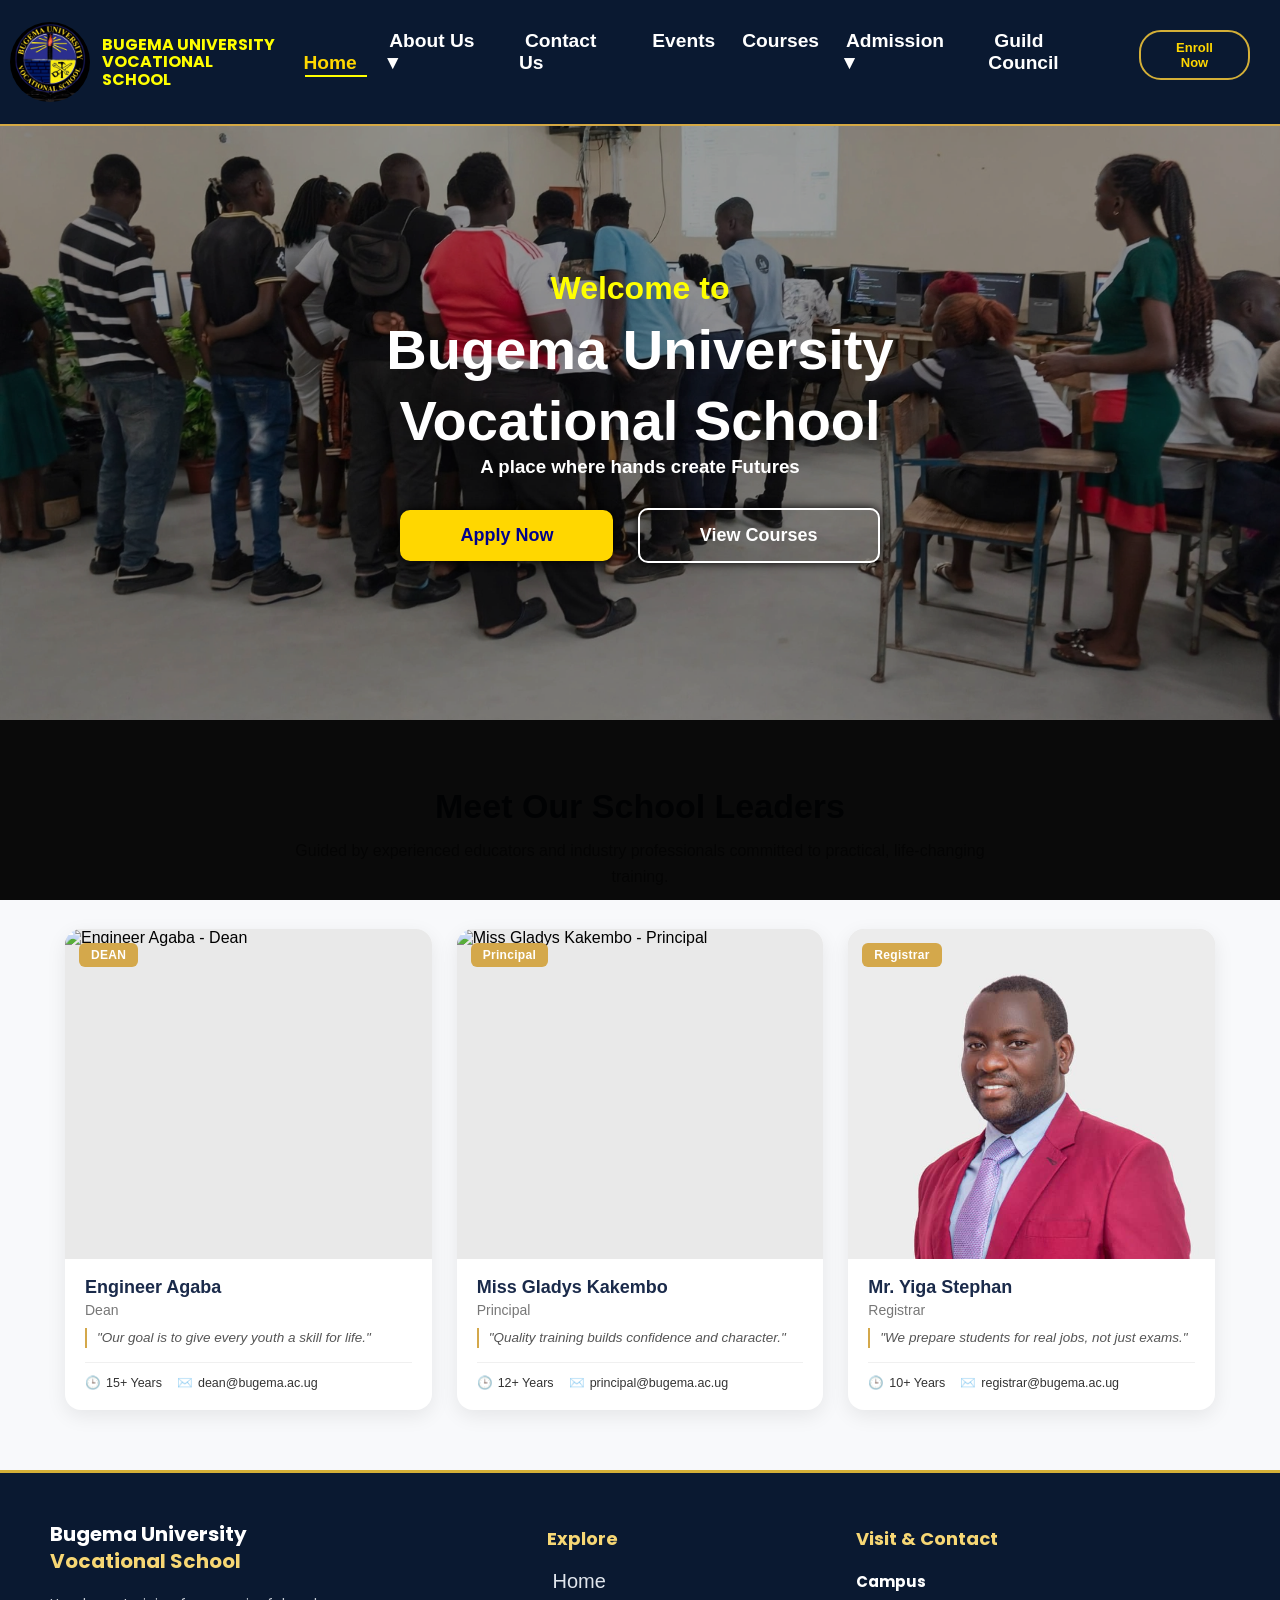
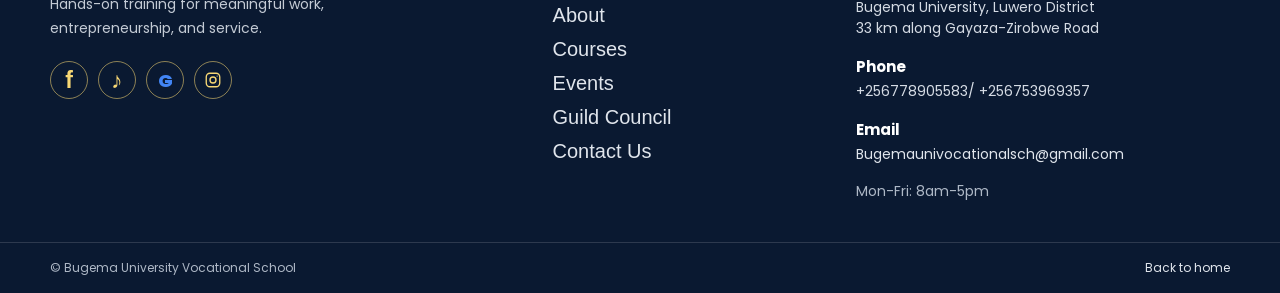
==== commit 949b6935: "changes added" ====
--- a/index.html
+++ b/index.html
@@ -3,7 +3,38 @@
 <head>
     <meta charset="UTF-8">
     <meta name="viewport" content="width=device-width, initial-scale=1.0">
-    <title>Bugema</title>
+    <title>Bugema University Vocational School | Vocational Training in Uganda</title>
+    <meta name="description" content="Bugema University Vocational School offers practical vocational courses in Uganda, including tailoring, electrical, carpentry, welding, ICT, and business skills for students and working adults.">
+    <meta name="keywords" content="vocational schools in Uganda, Bugema University vocational school, technical school in Luwero, vocational training Uganda, tailoring school Uganda, electrical courses Uganda">
+    <meta name="robots" content="index, follow">
+    <meta name="author" content="Bugema University Vocational School">
+    <meta property="og:title" content="Bugema University Vocational School | Vocational Training in Uganda">
+    <meta property="og:description" content="Hands-on vocational education and skills training in Uganda for employment, entrepreneurship, and community development.">
+    <meta property="og:type" content="website">
+    <meta property="og:image" content="images/logo2.jpg">
+    <meta name="twitter:card" content="summary_large_image">
+    <meta name="twitter:title" content="Bugema University Vocational School">
+    <meta name="twitter:description" content="Vocational training in Uganda with practical courses for careers and entrepreneurship.">
+    <link rel="canonical" href="index.html">
+    <script type="application/ld+json">
+    {
+      "@context": "https://schema.org",
+      "@type": "School",
+      "name": "Bugema University Vocational School",
+      "alternateName": "Bugema Vocational School",
+      "description": "Bugema University Vocational School provides hands-on vocational education and career-focused training in Uganda.",
+      "areaServed": "Uganda",
+      "address": {
+        "@type": "PostalAddress",
+        "streetAddress": "Bugema University, Gayaza-Zirobwe Road",
+        "addressLocality": "Luwero",
+        "addressCountry": "UG"
+      },
+      "telephone": "+256778905583",
+      "email": "bugemaunivocationsch@gmail.com",
+      "keywords": "vocational schools in Uganda, technical and vocational education, tailoring, electrical, carpentry, welding"
+    }
+    </script>
     <!--linking css -->
     <link rel="stylesheet" href="css/style.css">
     <link href="https://fonts.googleapis.com/css2?family=Poppins:wght@400;600;800&display=swap" rel="stylesheet">
@@ -28,11 +59,34 @@
     <h1>Bugema University Vocational School</h1>
 
   </div>
-    <li class="home-active"><a  class="active ham-link" href="index.html"> <span>🏠</span>Home</a></li>
-    <li><a href="about.html"  class="ham-link"><span>📖</span>About</a></li>
+        <li class="home-active"><a  class="active ham-link" href="index.html"> <span>🏠</span>Home</a></li>
+    <li><a href="about.html"  class="ham-link"><span>📖</span>About Us ▼</a>
+        <div class="dropdown">
+        <a href="about.html">Who We Are</a>
+         <a href="about.html#mission">Mission & Vision</a>
+        <a href="faq.html">FAQs</a>
+        </div>
+    </li>
     <li><a href="contact.html" class="ham-link"><span>📞</span>Contact Us</a></li>
     <li><a href="event.html"  class="ham-link"><span>📆</span>Events</a></li>
-    <li><a href="courses.html" class="ham-link"><span>📚</span>Courses</a></li>
+    <li><a href="courses.html" class="ham-link"><span>👥</span>Courses</a>
+             <div class="dropdown">
+                    <a href="courses.html">All Courses ▼</a>
+                    <a href="#">Fashion & Tailoring</a>
+                    <a href="#">Electrical</a>
+                    <a href="#">Carpentry</a>
+                    <a href="#">Welding</a>
+                    <a href="#">Computer</a>
+                </div>
+    </li>
+    <li><a href="admission.html" class="ham-link"><span>📚</span>Admission ▼</a>
+       <div class="dropdown">
+        <a href="#how">How to Apply</a>
+        <a href="#req">Requirements</a>
+        <a href="#fees">Fees Structure</a>
+        <a href="#apply">Apply Online</a>
+        </div>
+    </li>
     <li><a href="guild.html" class="ham-link"><span>👥</span>Guild Council</a></li>
       <div class="btn">
       <button><a  href="enroll.html" target="_blank" class="ham-button"><span>📝</span>Enroll Now</a></button>
@@ -53,28 +107,72 @@
       <h2>Bugema University </h2>
            <h2>Vocational School</h2> 
      <h3 id="herotext">A place where skills build futures </h3>
-  <!--  <div class="stats">
-      <div class="stat"><b>1200+</b><small>Students</small></div>
-      <div class="stat"><b>85+</b><small>Faculty</small></div>
-      <div class="stat"><b>98%</b><small>Grad Rate</small></div>
-    </div>-->
       <div class="hero-btns">
      <a href="enroll.html" class="btn-gold"><button>Apply Now</button></a>
       <a href="courses.html" > <button class="btn-outline">View Courses</button></a>
     
     </div>
-    </div>
   
 </section>
-    <div class="leaders">
-      <h2>Meet Our School Leaders</h2>
-      <div class="sub">Guided by experienced educators and industry professionals committed to excellence in vocational training.</div>
-      <div class="leader-grid">
-        <div class="leader-card"><span class="badge">DEAN</span><div class="leader-avatar"><img src=""></div><h4>Engineer Agaba</h4><p><b>Degree in Civil Engineering</b><br>12+ years advancing skills-based learning & curriculum development</p></div>
-        <div class="leader-card"><span class="badge">Princiapl</span><div class="leader-avatar"><img src=""></div><h4>Miss Gladys Kakembo</h4><small>Principal</small><p><b>Degree in Techniical Vocational Education, </b><br></p></div>
-        <div class="leader-card"><span class="badge">DeputyPrincipal</span><div class="leader-avatar"><img src=""></div><h4>Mr.Yiga Stephen </h4><small>Deputy Principal & Registrar</small><p><b>Degree in Accountants</b><br></p></div>
-      </div>
-    </div>
+<section class="leaders-section">
+  <div class="section-header">
+    <h2>Meet Our School Leaders</h2>
+    <p>Guided by experienced educators and industry professionals committed to practical, life-changing training.</p>
+  </div>
+
+  <div class="leaders-grid">
+    <!-- 1 - Engineer Agaba -->
+    <div class="leader-card">
+      <div class="leader-img">
+        <img src="images/engineer-agaba.jpg" alt="Engineer Agaba - Dean">
+        <span class="leader-badge">DEAN</span>
+      </div>
+      <div class="leader-info">
+        <h3>Engineer Agaba</h3>
+        <p class="role">Dean</p>
+        <p class="quote">"Our goal is to give every youth a skill for life."</p>
+        <div class="leader-meta">
+          <span><i>🕒</i> 15+ Years</span>
+          <span><i>✉️</i> dean@bugema.ac.ug</span>
+        </div>
+      </div>
+    </div>
+
+    <!-- 2 - Miss Gladys Kakembo -->
+    <div class="leader-card">
+      <div class="leader-img">
+        <img src="images/gladys-kakembo.jpg" alt="Miss Gladys Kakembo - Principal">
+        <span class="leader-badge">Principal</span>
+      </div>
+      <div class="leader-info">
+        <h3>Miss Gladys Kakembo</h3>
+        <p class="role">Principal</p>
+        <p class="quote">"Quality training builds confidence and character."</p>
+        <div class="leader-meta">
+          <span><i>🕒</i> 12+ Years</span>
+          <span><i>✉️</i> principal@bugema.ac.ug</span>
+        </div>
+      </div>
+    </div>
+
+    <!-- 3 - Mr. Yiga Stephan -->
+    <div class="leader-card">
+      <div class="leader-img">
+        <img src="images/regitrar.jpg" alt="Mr. Yiga Stephan - Registrar">
+        <span class="leader-badge">Registrar</span>
+      </div>
+      <div class="leader-info">
+        <h3>Mr. Yiga Stephan</h3>
+        <p class="role">Registrar</p>
+        <p class="quote">"We prepare students for real jobs, not just exams."</p>
+        <div class="leader-meta">
+          <span><i>🕒</i> 10+ Years</span>
+          <span><i>✉️</i> registrar@bugema.ac.ug</span>
+        </div>
+      </div>
+    </div>
+  </div>
+</section>
 <footer class="site-footer">
   <div class="footer-main">
     <div class="footer-brand">
--- a/css/style.css
+++ b/css/style.css
@@ -88,7 +88,9 @@
     font-family: 'Franklin Gothic Medium', 'Arial Narrow', Arial, sans-serif;
 
 }
-
+nav ul li{
+    position: relative;
+}
 nav ul li a.active {
     color: gold;
     position: relative;
@@ -161,6 +163,41 @@
     color: gold;
     text-decoration: none;
 }
+        .dropdown {
+            position: absolute;
+            top: 100%;
+            left: 0;
+            background: white;
+            min-width: 220px;
+            border-radius: 12px;
+            box-shadow: 0 20px 50px rgba(0, 0, 0, 0.15);
+            display: none;
+            overflow: hidden;
+            border: 1px solid #eef1f7;
+            z-index: 9999;
+        }
+
+        .dropdown a {
+            padding: 12px 18px !important;
+            font-weight: 400 !important;
+            border-bottom: 1px solid #f5f7ff;
+            color: #000;
+            display: block;
+            border-bottom: 1px solid #eee;
+        }
+
+        .dropdown a:hover {
+            background: #f0f5ff;
+            color: #0A3D9D !important;
+        }
+
+        nav ul  li:hover .dropdown {
+            display: block;
+        }
+        nav ul li{
+            position: relative;
+        }
+
 nav ul button a:hover{
     color: white;
 }
@@ -271,93 +308,78 @@
 }
 
  /* LEADERS */
-      .leaders {
-        max-width: 1250px;
-        margin: auto;
-        padding: 40px 15px;
-        text-align: center;
-        background: #f5f5f7;
-      }
-      .leaders h2 {
-        font-size: 28px;
-        font-weight: 900;
-        color: #111;
-      }
-      .leaders .sub {
-        color: #555;
-        font-size: 13px;
-        margin-top: 8px;
-        margin-bottom: 30px;
-      }
-      .leader-grid {
-        display: grid;
-        grid-template-columns: repeat(3, 1fr);
-        gap: 22px;
-      }
-      .leader-card {
-        background: white;
-        border-radius: 12px;
-        padding: 24px 15px 20px;
-        box-shadow: 0 10px 30px rgba(0, 0, 0, 0.07);
-        position: relative;
-        text-align: center;
-      }
-      .leader-card:before {
-        content: "";
-        position: absolute;
-        top: 0;
-        left: 20%;
-        right: 20%;
-        height: 4px;
-        background: linear-gradient(90deg, #d4a844, #f7d67a, #d4a844);
-      }
-      .leader-card .badge {
-        position: absolute;
-        top: -10px;
-        left: 50%;
-        transform: translateX(-50%);
-        background: #d4a844;
-        color: black;
-        font-size: 10px;
-        font-weight: 900;
-        padding: 4px 12px;
-        border-radius: 20px;
-        letter-spacing: 0.5px;
-      }
-     .leader-avatar {
-        width: 110px;
-        height: 110px;
-        border-radius: 50%;
-        margin: 10px auto;
-        overflow: hidden;
-        border: 3px solid white;
-        box-shadow: 0 0 0 3px #0a2148;
-        background: #ddd;
-      }
-       .leader-avatar img {
-        width: 100%;
-        height: 100%;
-        object-fit: cover;
-      }
-      .leader-card h4 {
-        font-size: 16px;
-        font-weight: 800;
-        margin-top: 12px;
-        color: #111;
-      }
-      .leader-card small {
-        color: #9a7a1f;
-        font-weight: 700;
-        font-size: 12px;
-        display: block;
-        margin: 3px 0;
-      }
-      .leader-card p {
-        font-size: 11px;
-        color: #444;
-        line-height: 1.4;
-        margin-top: 6px;
-      }
+.leaders-section{
+  padding: 60px 20px;
+  background: #f8f9fb;
+  font-family: 'Segoe UI', sans-serif;
+}
+.section-header{ text-align:center; max-width:700px; margin:0 auto 40px; }
+.section-header h2{ font-size:34px; color:#1a2a4a; margin-bottom:12px; }
+.section-header p{ color:#666; font-size:16px; line-height:1.6; }
+
+.leaders-grid{
+  display:grid;
+  grid-template-columns: repeat(3, 1fr);
+  gap:25px;
+  max-width:1150px;
+  margin:0 auto;
+}
+.leader-card{
+  background:#fff;
+  border-radius:16px;
+  overflow:hidden;
+  box-shadow:0 6px 20px rgba(0,0,0,0.08);
+  transition:0.3s;
+}
+.leader-card:hover{ transform: translateY(-6px); box-shadow:0 14px 32px rgba(0,0,0,0.13); }
+
+.leader-img{
+  position:relative;
+  height: 330px;
+  overflow:hidden;
+  background:#e9e9e9;
+}
+.leader-img img{
+  width:100%;
+  height:100%;
+  object-fit: cover;
+  object-position: top center;
+}
+.leader-badge{
+  position:absolute;
+  top:14px;
+  left:14px;
+  background:#d4a84b;
+  color:#fff;
+  padding:5px 12px;
+  border-radius:6px;
+  font-size:12px;
+  font-weight:700;
+  letter-spacing:0.3px;
+}
+.leader-info{ padding:18px 20px 20px; }
+.leader-info h3{ margin:0; color:#1a2a4a; font-size:18px; }
+.role{ color:#777; font-size:14px; margin:4px 0 10px; }
+.quote{
+  color:#555;
+  font-style:italic;
+  font-size:13.5px;
+  line-height:1.5;
+  margin:0 0 14px;
+  border-left: 2px solid #d4a84b;
+  padding-left:10px;
+}
+.leader-meta{
+  display:flex;
+  gap:15px;
+  flex-wrap:wrap;
+  font-size:12.5px;
+  color:#333;
+  border-top:1px solid #f0f0f0;
+  padding-top:12px;
+}
+.leader-meta span{ display:flex; align-items:center; gap:5px; }
+.leader-meta i{ font-style:normal; }
 
 /* About */
       .about-title {
@@ -1559,6 +1581,179 @@
 .footer-bottom a {
     font-size: 12px;
 }
+/* floating watsup */
+#wa-wrapper {
+      position: fixed;
+      bottom: 20px;
+      left: 20px;
+      z-index: 99999;
+      font-family: Arial, sans-serif;
+    }
+
+    #wa-btn {
+      width: 60px;
+      height: 60px;
+      background: #25D366;
+      border-radius: 50%;
+      display: flex;
+      align-items: center;
+      justify-content: center;
+      cursor: pointer;
+      box-shadow: 0 6px 20px rgba(37, 211, 102, 0.4);
+      position: relative;
+      animation: pulseWA 2s infinite;
+    }
+
+    @keyframes pulseWA {
+      0% {
+        transform: scale(1)
+      }
+
+      50% {
+        transform: scale(1.08)
+      }
+
+      100% {
+        transform: scale(1)
+      }
+    }
+
+    .wa-icon {
+      font-size: 28px;
+      color: white;
+    }
+
+    .wa-notif {
+      position: absolute;
+      top: -2px;
+      right: -2px;
+      background: red;
+      color: white;
+      width: 20px;
+      height: 20px;
+      border-radius: 50%;
+      font-size: 12px;
+      display: flex;
+      align-items: center;
+      justify-content: center;
+      font-weight: bold;
+      border: 2px solid white;
+    }
+
+    #wa-popup {
+      width: 320px;
+      background: white;
+      border-radius: 18px;
+      box-shadow: 0 15px 50px rgba(0, 0, 0, 0.25);
+      overflow: hidden;
+      display: none;
+      margin-bottom: 15px;
+      animation: slideUp 0.3s ease;
+    }
+
+    @keyframes slideUp {
+      from {
+        transform: translateY(20px);
+        opacity: 0
+      }
+
+      to {
+        transform: translateY(0);
+        opacity: 1
+      }
+    }
+
+    .wa-header {
+      background: #0A3D9D;
+      color: white;
+      padding: 15px;
+      display: flex;
+      gap: 10px;
+      align-items: center;
+      position: relative;
+    }
+
+    .wa-header img {
+      width: 38px;
+      height: 38px;
+      border-radius: 50%;
+      background: white;
+      padding: 3px;
+    }
+
+    .wa-header b {
+      display: block;
+      font-size: 14px;
+    }
+
+    .wa-header span {
+      font-size: 11px;
+      opacity: 0.8;
+    }
+
+    .wa-close {
+      position: absolute;
+      right: 12px;
+      top: 10px;
+      cursor: pointer;
+      width: 24px;
+      height: 24px;
+      background: rgba(255, 255, 255, 0.2);
+      border-radius: 50%;
+      display: flex;
+      align-items: center;
+      justify-content: center;
+      font-size: 12px;
+    }
+
+    .wa-body {
+      padding: 15px;
+      background: #e5ddd5 url('https://user-images.githubusercontent.com/15075759/28719144-86dc0f70-73b1-11e7-911d-60d70fcded21.png');
+    }
+
+    .wa-msg {
+      background: white;
+      padding: 12px 15px;
+      border-radius: 0 12px 12px 12px;
+      font-size: 14px;
+      line-height: 1.5;
+      box-shadow: 0 2px 5px rgba(0, 0, 0, 0.1);
+      position: relative;
+    }
+
+    .wa-time {
+      font-size: 11px;
+      color: #666;
+      margin-top: 8px;
+      margin-left: 5px;
+    }
+
+    #wa-go-btn {
+      display: block;
+      margin-top: 18px;
+      background: #25D366;
+      color: white;
+      text-align: center;
+      padding: 13px;
+      border-radius: 30px;
+      text-decoration: none;
+      font-weight: bold;
+      font-size: 15px;
+      box-shadow: 0 4px 15px rgba(37, 211, 102, 0.4);
+      transition: 0.3s;
+    }
+
+    #wa-go-btn:hover {
+      background: #128C7E;
+      transform: translateY(-1px);
+    }
+
+    .wa-note {
+      font-size: 10px;
+      color: #666;
+      text-align: center;
+      margin-top: 10px;
+    }
 /* hambeguer styles */
 .h1header {
       background-color: #0A1931;
@@ -1584,8 +1779,6 @@
     padding: 30px 10px;
     white-space: nowrap;
     color: gold;
-
-
 
 }
 
@@ -2294,4 +2487,419 @@
     footer ul {
         margin-top: 0;
     }
+}
+
+
+@media (min-width: 901px) and (max-width: 1250px) {
+    .ministers {
+        grid-template-columns: repeat(4, minmax(0, 1fr));
+    }
+}
+
+@media (min-width: 901px) and (max-width: 1150px) {
+    .navbar {
+        padding: 8px 14px;
+    }
+
+    .navbar .logo {
+        gap: 8px;
+    }
+
+    .navbar .logo img {
+        width: 60px;
+        height: 60px;
+    }
+
+    .navbar ul.links {
+        gap: 6px;
+        padding: 12px 6px;
+    }
+
+    .navbar ul.links li a {
+        padding: 5px 3px;
+        font-size: 0.95rem;
+    }
+
+    .navbar ul .btn button {
+        padding: 7px 10px;
+    }
+}
+
+@media (max-width: 900px) {
+    .navbar {
+        height: 72px;
+        min-height: 72px;
+        padding: 8px 14px;
+        z-index: 1002;
+    }
+
+    .navbar .logo img {
+        width: 56px;
+        height: 56px;
+    }
+
+    .hamdrawer {
+        z-index: 1001;
+        max-height: 100vh;
+        max-height: 100dvh;
+        padding-top: 58px;
+    }
+
+    .overlay {
+        z-index: 1000;
+    }
+
+    .hambeguer-wrap {
+        z-index: 1002;
+    }
+
+    .heroContent {
+        position: relative;
+        min-height: 0;
+    }
+
+    .heroContent::before {
+        height: 100%;
+    }
+
+    .heroContent img {
+        display: block;
+        width: 100%;
+        height: clamp(480px, 78svh, 700px);
+        min-height: 0;
+    }
+
+    .heroContent .content {
+        top: 50%;
+        transform: translateY(-50%);
+        padding: 0 20px;
+    }
+
+    .heroContent .content .hero-btns {
+        gap: 10px;
+        margin: 18px 0 0;
+    }
+
+    .heroContent .content button {
+        max-width: 100%;
+    }
+
+    .leader-grid,
+    .test-grid,
+    .event-grid {
+        grid-template-columns: repeat(2, minmax(0, 1fr));
+    }
+
+    .contact-page-title h1 {
+        overflow-wrap: anywhere;
+    }
+
+    .contact-content {
+        grid-template-columns: repeat(2, minmax(0, 1fr));
+    }
+
+    .contact-card-form {
+        padding: 24px;
+    }
+
+    .about-main {
+        grid-template-columns: minmax(0, 1fr);
+    }
+
+    .about-pillars,
+    .timeline {
+        grid-template-columns: repeat(2, minmax(0, 1fr));
+    }
+
+    .ministers {
+        grid-template-columns: repeat(3, minmax(0, 1fr));
+    }
+
+    .course-grid {
+        width: min(100% - 32px, 1100px);
+        grid-template-columns: repeat(2, minmax(0, 1fr));
+        margin: 0 auto;
+    }
+
+    .course-grid .c-card {
+        width: 100%;
+    }
+
+    .footer-main {
+        grid-template-columns: repeat(2, minmax(0, 1fr));
+        gap: 28px;
+    }
+}
+
+@media (max-width: 600px) {
+    .heroContent img {
+        height: clamp(460px, 78svh, 640px);
+    }
+
+    .heroContent .content {
+        padding: 0 16px;
+    }
+
+    .heroContent .content h1 {
+        font-size: clamp(1.25rem, 6vw, 1.5rem);
+    }
+
+    .heroContent .content h2 {
+        font-size: clamp(1.6rem, 8vw, 2rem);
+        overflow-wrap: anywhere;
+    }
+
+    .heroContent .content h3 {
+        line-height: 1.5;
+        overflow-wrap: anywhere;
+    }
+
+    .leaders {
+        padding: 32px 16px;
+    }
+
+    .leaders h2,
+    .testimonials-heading h2 {
+        font-size: clamp(22px, 6vw, 30px);
+    }
+
+    .leader-grid,
+    .test-grid,
+    .event-grid,
+    .about-pillars,
+    .timeline,
+    .ministers,
+    .contact-content {
+        grid-template-columns: minmax(0, 1fr);
+    }
+
+    .about-title {
+        padding: 28px 16px 8px;
+    }
+
+    .about-title h1 {
+        font-size: clamp(28px, 8vw, 38px);
+    }
+
+    .about-title p {
+        font-size: 15px;
+    }
+
+    .about-main {
+        gap: 24px;
+        padding: 0 16px;
+    }
+
+    .director-img img {
+        height: auto;
+        max-height: 360px;
+        object-fit: cover;
+    }
+
+    .director-card {
+        margin-top: -16px;
+        padding: 18px;
+    }
+
+    .history {
+        padding: 20px 16px;
+    }
+
+    .abt-test {
+        padding: 40px 16px;
+    }
+
+    .test-card {
+        padding: 20px;
+    }
+
+    .event-section {
+        padding: 32px 16px;
+    }
+
+    .event-section-head h3 {
+        font-size: clamp(22px, 6vw, 28px);
+    }
+
+    .event-card-body h4 {
+        font-size: 16px;
+        white-space: normal;
+    }
+
+    .actions {
+        gap: 8px;
+    }
+
+    .actions button {
+        padding: 8px 6px !important;
+        font-size: 12px;
+    }
+
+    .contact-content {
+        width: 100%;
+        margin-bottom: 24px;
+    }
+
+    .contact-card-form {
+        padding: 20px 16px;
+    }
+
+    .contact-btn-whats-form {
+        width: 100%;
+    }
+
+    .action-row {
+        gap: 8px;
+    }
+
+    .action-row a {
+        padding: 10px 6px;
+        font-size: 12px;
+    }
+
+    .title {
+        padding: 28px 16px 10px;
+    }
+
+    .title h1,
+    .title-section h1 {
+        font-size: clamp(23px, 7vw, 30px);
+        white-space: normal;
+        overflow-wrap: anywhere;
+    }
+
+    .title p {
+        padding: 0 8px;
+        white-space: normal;
+        line-height: 1.5;
+    }
+
+    .guild-org {
+        padding: 0 12px;
+    }
+
+    .guild-card {
+        width: min(100%, 300px);
+    }
+
+    .line-h {
+        width: 55%;
+    }
+
+    .title-section {
+        padding: 18px 16px 12px;
+    }
+
+    .title-section h1 {
+        padding: 8px 0;
+    }
+
+    .title-section p {
+        font-size: 15px;
+        line-height: 1.5;
+    }
+
+    .toolbar {
+        gap: 12px;
+        padding: 0 16px 18px;
+    }
+
+    .search-box {
+        width: 100%;
+        max-width: none;
+        min-width: 0;
+    }
+
+    .filters {
+        gap: 8px;
+    }
+
+    .sort-box {
+        width: 100%;
+        justify-content: space-between;
+    }
+
+    .sort-box select {
+        max-width: 75%;
+    }
+
+    .grid-wrap {
+        padding: 0 16px;
+    }
+
+    .grid {
+        grid-template-columns: minmax(0, 1fr);
+    }
+
+    .card-body h3 {
+        white-space: normal;
+    }
+
+    .modal-overlay {
+        padding: 12px;
+    }
+
+    .modal-actions {
+        flex-wrap: wrap;
+    }
+
+    .modal-actions button {
+        min-width: 120px;
+    }
+
+    .event-hero {
+        padding-left: 16px;
+        padding-right: 16px;
+    }
+
+    .event-search-box {
+        width: 100%;
+    }
+
+    .event-filters {
+        flex-wrap: wrap;
+    }
+
+    .event-filters button {
+        padding: 8px 12px;
+    }
+
+    .footer-main {
+        width: calc(100% - 32px);
+        padding: 32px 0 24px;
+    }
+
+    .footer-bottom {
+        padding: 14px 16px;
+    }
+
+    .gc-modal-box {
+        max-height: calc(100dvh - 32px);
+        overflow-y: auto;
+        padding: 20px;
+    }
+}
+
+@media (max-width: 360px) {
+    .navbar {
+        padding-right: 10px;
+        padding-left: 10px;
+    }
+
+    .navbar .logo img {
+        width: 48px;
+        height: 48px;
+    }
+
+    .event-filters {
+        gap: 6px;
+    }
+
+    .event-filters button {
+        padding: 7px 9px;
+    }
+
+    .actions {
+        flex-direction: column;
+    }
 }
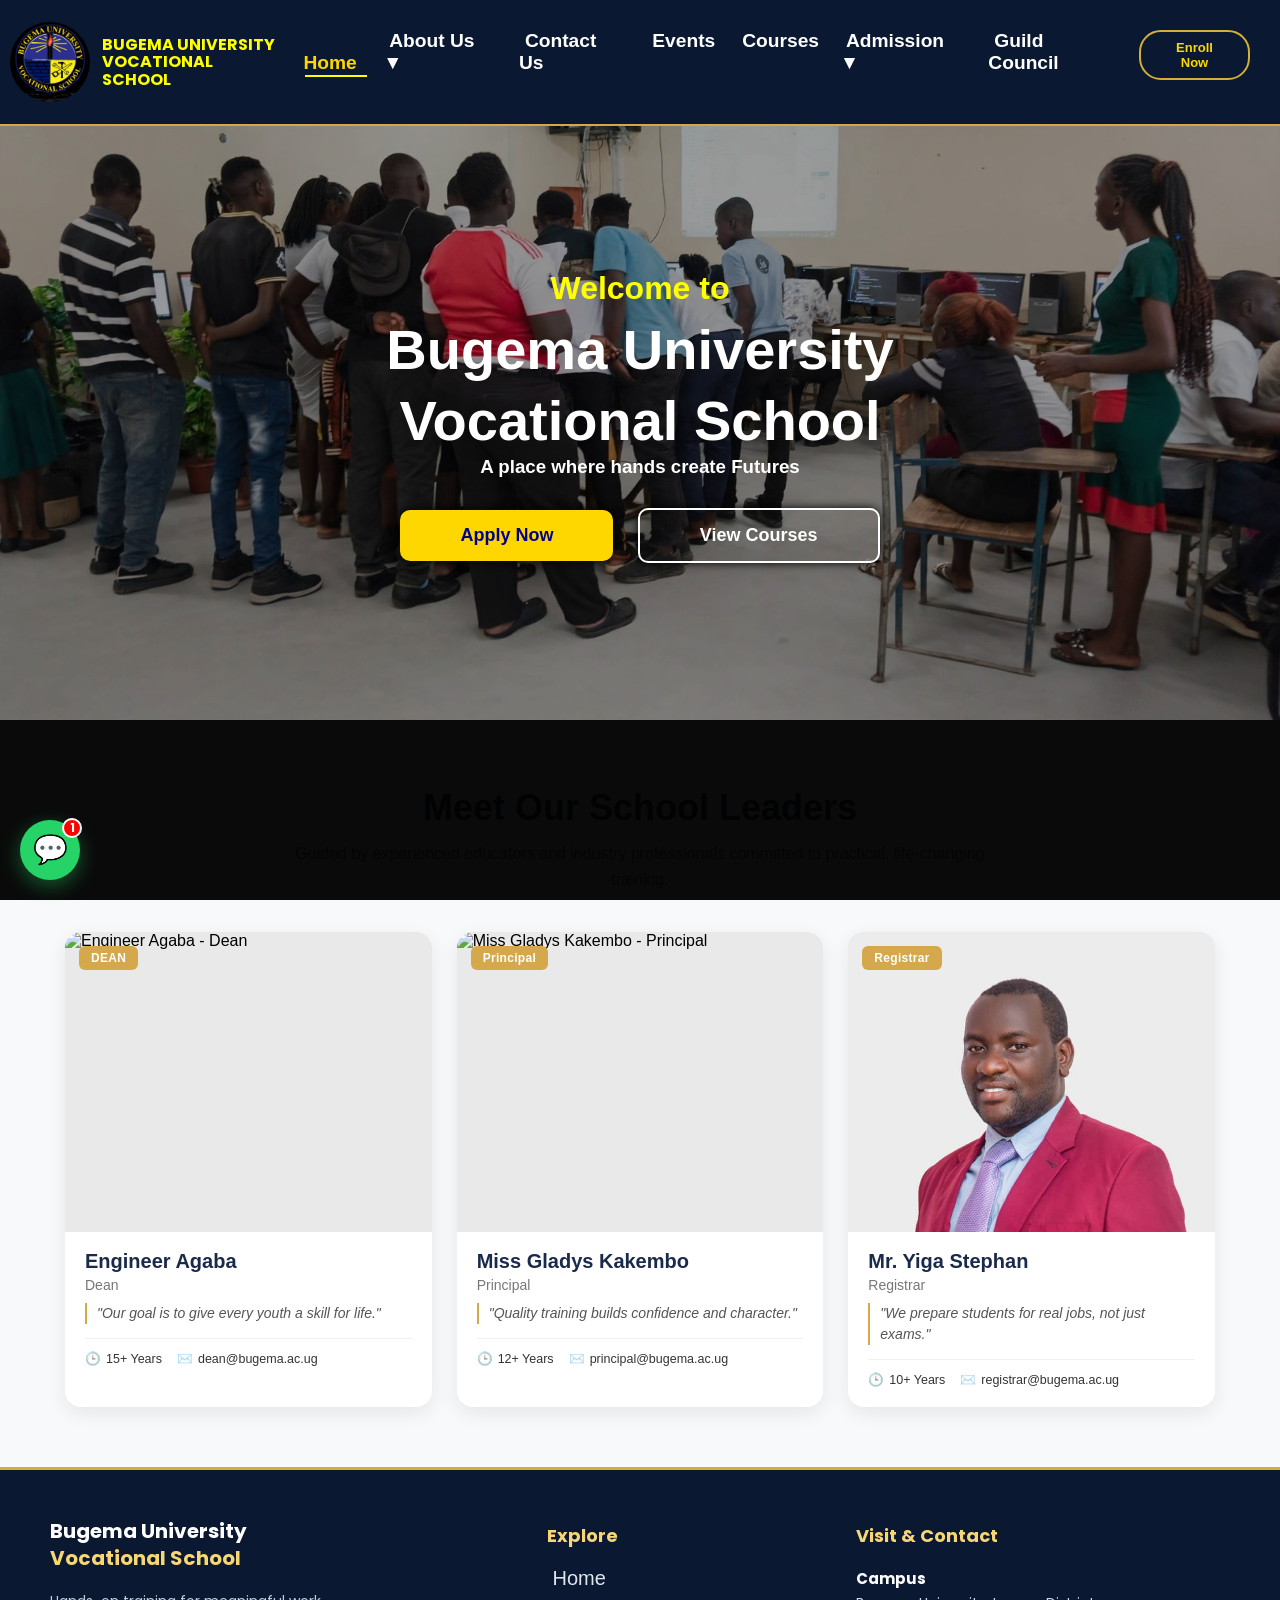
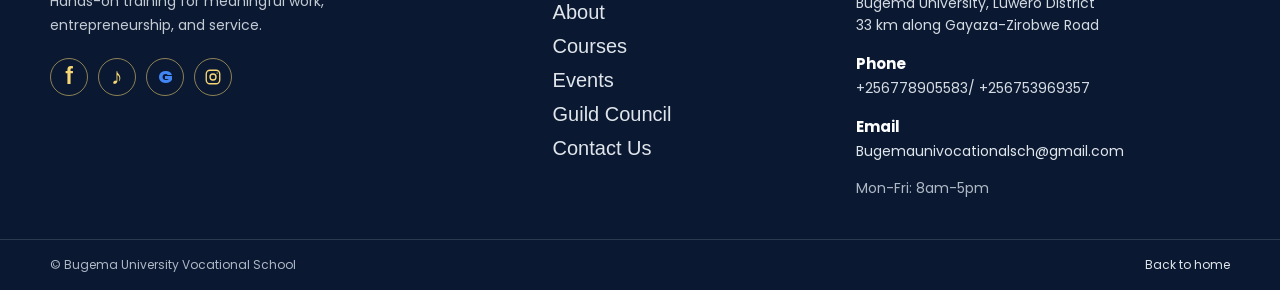
==== commit 161bf84b: "changes applied" ====
--- a/index.html
+++ b/index.html
@@ -3,36 +3,40 @@
 <head>
     <meta charset="UTF-8">
     <meta name="viewport" content="width=device-width, initial-scale=1.0">
-    <title>Bugema University Vocational School | Vocational Training in Uganda</title>
-    <meta name="description" content="Bugema University Vocational School offers practical vocational courses in Uganda, including tailoring, electrical, carpentry, welding, ICT, and business skills for students and working adults.">
-    <meta name="keywords" content="vocational schools in Uganda, Bugema University vocational school, technical school in Luwero, vocational training Uganda, tailoring school Uganda, electrical courses Uganda">
+    <title>Bugema University Vocational School | Vocational Courses in Luwero, Uganda</title>
+    <meta name="description" content="Bugema University Vocational School in Luwero, Uganda provides practical vocational training in tailoring, electrical installation, carpentry, welding, ICT, and business studies for careers and entrepreneurship.">
     <meta name="robots" content="index, follow">
     <meta name="author" content="Bugema University Vocational School">
-    <meta property="og:title" content="Bugema University Vocational School | Vocational Training in Uganda">
-    <meta property="og:description" content="Hands-on vocational education and skills training in Uganda for employment, entrepreneurship, and community development.">
+    <meta property="og:title" content="Bugema University Vocational School | Vocational Training in Luwero, Uganda">
+    <meta property="og:description" content="Bugema University Vocational School offers practical, job-ready vocational training in Uganda for employment, entrepreneurship, and lifelong skills.">
+    <meta property="og:site_name" content="Bugema University Vocational School">
     <meta property="og:type" content="website">
     <meta property="og:image" content="images/logo2.jpg">
     <meta name="twitter:card" content="summary_large_image">
     <meta name="twitter:title" content="Bugema University Vocational School">
-    <meta name="twitter:description" content="Vocational training in Uganda with practical courses for careers and entrepreneurship.">
-    <link rel="canonical" href="index.html">
+    <meta name="twitter:description" content="Practical vocational training in Luwero, Uganda for careers, entrepreneurship, and employability.">
+    <link rel="canonical" href="https://bugemaunivoc.netlify.app/">
     <script type="application/ld+json">
     {
       "@context": "https://schema.org",
       "@type": "School",
       "name": "Bugema University Vocational School",
-      "alternateName": "Bugema Vocational School",
-      "description": "Bugema University Vocational School provides hands-on vocational education and career-focused training in Uganda.",
+      "alternateName": [
+        "Bugema Vocational School",
+        "Bugema University Vocational Training School"
+      ],
+      "url": "https://bugemaunivoc.netlify.app/",
+      "description": "Bugema University Vocational School provides practical vocational education and career-focused training in Luwero, Uganda.",
       "areaServed": "Uganda",
       "address": {
         "@type": "PostalAddress",
-        "streetAddress": "Bugema University, Gayaza-Zirobwe Road",
+        "streetAddress": "Bugema University Vocational School, Gayaza-Zirobwe Road",
         "addressLocality": "Luwero",
         "addressCountry": "UG"
       },
-      "telephone": "+256778905583",
-      "email": "bugemaunivocationsch@gmail.com",
-      "keywords": "vocational schools in Uganda, technical and vocational education, tailoring, electrical, carpentry, welding"
+      "telephone": "+256753969357",
+      "email": "bugemaunivocationalsch@gmail.com",
+      "keywords": "vocational school in Luwero Uganda, technical school Uganda, tailoring course Uganda, electrical course Uganda, carpentry school Uganda, welding course Uganda"
     }
     </script>
     <!--linking css -->
@@ -101,7 +105,7 @@
 
 <!--Hero Image-->
 <section class="heroContent">
-    <img src="images/herobg.jpg" alt="heroImage" id="herobg">
+    <img src="images/salon (2).jpg" alt="heroImage" id="herobg">
     <div class="content">
       <h1>Welcome to  </h1> 
       <h2>Bugema University </h2>
@@ -114,6 +118,7 @@
     </div>
   
 </section>
+
 <section class="leaders-section">
   <div class="section-header">
     <h2>Meet Our School Leaders</h2>
@@ -173,6 +178,33 @@
     </div>
   </div>
 </section>
+<!-- WHATSAPP GREETING POPUP -->
+    <div id="wa-wrapper">
+        <div id="wa-popup">
+            <div class="wa-header">
+                <div
+                    style="width:38px; height:38px; background:white; border-radius:50%; display:flex; align-items:center; justify-content:center;">
+                    🎓</div>
+                <div><b>Bugema Vocational</b><span>Online now - replies in 5 mins</span></div>
+                <div class="wa-close" onclick="closeWAPopup()">✕</div>
+            </div>
+            <div class="wa-body">
+                <div class="wa-msg" id="wa-greet-msg">
+                    Hello! ☀️<br>Welcome to Bugema Vocational.<br><br>How can we help you today?<br><small>•
+                        Fees? • Admission? • Hostel?</small>
+                </div>
+                <div class="wa-time">✓✓ Online • Fast reply</div>
+                <a id="wa-go-btn"
+                    href="https://wa.me/256772000000?text=Hello%20Bugema%20Vocational%2C%20I%20need%20info%20about%20admission.%20My%20name%20is%20"
+                    target="_blank">💬 Continue to WhatsApp</a>
+                <p style="font-size:10px; color:#666; text-align:center; margin-top:10px;">Opens WhatsApp with greeting
+                    ready</p>
+            </div>
+        </div>
+        <div id="wa-btn" onclick="toggleWAPopup()"><span style="font-size:28px">💬</span><span class="wa-notif">1</span>
+        </div>
+    </div>
+
 <footer class="site-footer">
   <div class="footer-main">
     <div class="footer-brand">
@@ -204,7 +236,7 @@
       <address>
         <p><strong>Campus</strong><span>Bugema University, Luwero District<br>33 km along Gayaza-Zirobwe Road</span></p>
         <p><strong>Phone</strong><span>+256778905583/ +256753969357</span></p>
-        <p><strong>Email</strong><a href="mailto:bugemaunivocationsch@gmail.com">Bugemaunivocationalsch@gmail.com</a></p>
+        <p><strong>Email</strong><a href="mailto:bugemaunivocationalsch@gmail.com">Bugemaunivocationalsch@gmail.com</a></p>
       </address>
       <p class="footer-hours">Mon-Fri: 8am-5pm </p>
     </div>
@@ -229,6 +261,20 @@
 </script>
 <!--End of Tawk.to Script-->
 <!--End of Tawk.to Script-->
+    <script>
+        function applyNow(e) {
+            e.preventDefault();
+            let d = e.target.querySelectorAll('input, select, textarea');
+            let msg = `Hello Bugema Vocational, I want to apply.%0AName: ${d[0].value}%0APhone: ${d[1].value}%0ACourse: ${d[2].value}%0AEdu: ${d[3].value}%0AHostel: ${d[4].value}%0AQ: ${d[5].value}`;
+            window.open(`https://wa.me/256772000000?text=${msg}`, '_blank');
+        }
+        let waOpen = false;
+        function toggleWAPopup() { let p = document.getElementById('wa-popup'); p.style.display = waOpen ? 'none' : 'block'; waOpen = !waOpen; }
+        function closeWAPopup() { document.getElementById('wa-popup').style.display = 'none'; waOpen = false; }
+        setTimeout(() => { if (!localStorage.getItem('waShown')) { document.getElementById('wa-popup').style.display = 'block'; waOpen = true; localStorage.setItem('waShown', 'yes'); } }, 8000);
+        let hr = new Date().getHours(); let gr = hr < 12 ? "Hello! ☀️" : hr < 18 ? "Good afternoon! 🌤️" : "Good evening! 🌙";
+        document.getElementById('wa-greet-msg').innerHTML = gr + "<br>Welcome to Bugema Vocational.<br><br>How can we help you today?<br><small>• Fees? • Admission? • Hostel?</small>";
+    </script>
 <!--linking js-->
     <script src="js/script.js"></script>
 </body>
--- a/css/style.css
+++ b/css/style.css
@@ -314,7 +314,7 @@
   font-family: 'Segoe UI', sans-serif;
 }
 .section-header{ text-align:center; max-width:700px; margin:0 auto 40px; }
-.section-header h2{ font-size:34px; color:#1a2a4a; margin-bottom:12px; }
+.section-header h2{ font-size:36px; color:#1a2a4a; margin-bottom:12px; }
 .section-header p{ color:#666; font-size:16px; line-height:1.6; }
 
 .leaders-grid{
@@ -335,7 +335,7 @@
 
 .leader-img{
   position:relative;
-  height: 330px;
+  height: 300px;
   overflow:hidden;
   background:#e9e9e9;
 }
@@ -358,12 +358,12 @@
   letter-spacing:0.3px;
 }
 .leader-info{ padding:18px 20px 20px; }
-.leader-info h3{ margin:0; color:#1a2a4a; font-size:18px; }
+.leader-info h3{ margin:0; color:#1a2a4a; font-size:20px; }
 .role{ color:#777; font-size:14px; margin:4px 0 10px; }
 .quote{
   color:#555;
   font-style:italic;
-  font-size:13.5px;
+  font-size:14px;
   line-height:1.5;
   margin:0 0 14px;
   border-left: 2px solid #d4a84b;
@@ -1581,13 +1581,55 @@
 .footer-bottom a {
     font-size: 12px;
 }
-/* floating watsup */
-#wa-wrapper {
+/* watsup pop up */
+
+    
+/* hambeguer styles */
+.h1header {
+      background-color: #0A1931;
+    color: white;
+    display: none;
+    top: 0;
+    width: 100%;
+    position: absolute;
+    left: 0;
+    font-family: Arial, Helvetica, sans-serif;
+
+
+
+}
+
+.hamdrawer span {
+    margin: 5px;
+    display: none;
+}
+
+.h1header h1 {
+    font-size: 15.2px;
+    padding: 30px 10px;
+    white-space: nowrap;
+    color: gold;
+
+}
+
+.hambeguer {
+    display: none;
+}
+
+.hambeguer-wrap {
+    display: none;
+
+}
+
+.overlay {
+    display: none;
+}
+/* WhatsApp Greeting */
+    #wa-wrapper {
       position: fixed;
       bottom: 20px;
       left: 20px;
       z-index: 99999;
-      font-family: Arial, sans-serif;
     }
 
     #wa-btn {
@@ -1616,11 +1658,6 @@
       100% {
         transform: scale(1)
       }
-    }
-
-    .wa-icon {
-      font-size: 28px;
-      color: white;
     }
 
     .wa-notif {
@@ -1673,14 +1710,6 @@
       position: relative;
     }
 
-    .wa-header img {
-      width: 38px;
-      height: 38px;
-      border-radius: 50%;
-      background: white;
-      padding: 3px;
-    }
-
     .wa-header b {
       display: block;
       font-size: 14px;
@@ -1718,7 +1747,6 @@
       font-size: 14px;
       line-height: 1.5;
       box-shadow: 0 2px 5px rgba(0, 0, 0, 0.1);
-      position: relative;
     }
 
     .wa-time {
@@ -1740,60 +1768,7 @@
       font-weight: bold;
       font-size: 15px;
       box-shadow: 0 4px 15px rgba(37, 211, 102, 0.4);
-      transition: 0.3s;
-    }
-
-    #wa-go-btn:hover {
-      background: #128C7E;
-      transform: translateY(-1px);
-    }
-
-    .wa-note {
-      font-size: 10px;
-      color: #666;
-      text-align: center;
-      margin-top: 10px;
-    }
-/* hambeguer styles */
-.h1header {
-      background-color: #0A1931;
-    color: white;
-    display: none;
-    top: 0;
-    width: 100%;
-    position: absolute;
-    left: 0;
-    font-family: Arial, Helvetica, sans-serif;
-
-
-
-}
-
-.hamdrawer span {
-    margin: 5px;
-    display: none;
-}
-
-.h1header h1 {
-    font-size: 15.2px;
-    padding: 30px 10px;
-    white-space: nowrap;
-    color: gold;
-
-}
-
-.hambeguer {
-    display: none;
-}
-
-.hambeguer-wrap {
-    display: none;
-
-}
-
-.overlay {
-    display: none;
-}
+    }
 
 /* Media Queries */
 @media(max-width:900px) {
@@ -1978,7 +1953,7 @@
      }
 
     .heroContent .content h2 {
-        font-size: 2rem;
+        font-size: clamp(2rem, 8vw, 3rem);
 
     }
 
@@ -2001,6 +1976,17 @@
     .heroContent .content .hero-btns {
         margin-top: 15px;
         margin-right: 80px;
+    }
+
+    .leaders-grid,
+    .about-pillars,
+    .test-grid,
+    .event-grid,
+    .contact-content,
+    .course-grid,
+    .footer-main,
+    .ministers {
+        grid-template-columns: 1fr !important;
     }
 
     /* LEADERS in home page */
@@ -2878,28 +2864,4 @@
         overflow-y: auto;
         padding: 20px;
     }
-}
-
-@media (max-width: 360px) {
-    .navbar {
-        padding-right: 10px;
-        padding-left: 10px;
-    }
-
-    .navbar .logo img {
-        width: 48px;
-        height: 48px;
-    }
-
-    .event-filters {
-        gap: 6px;
-    }
-
-    .event-filters button {
-        padding: 7px 9px;
-    }
-
-    .actions {
-        flex-direction: column;
-    }
 }
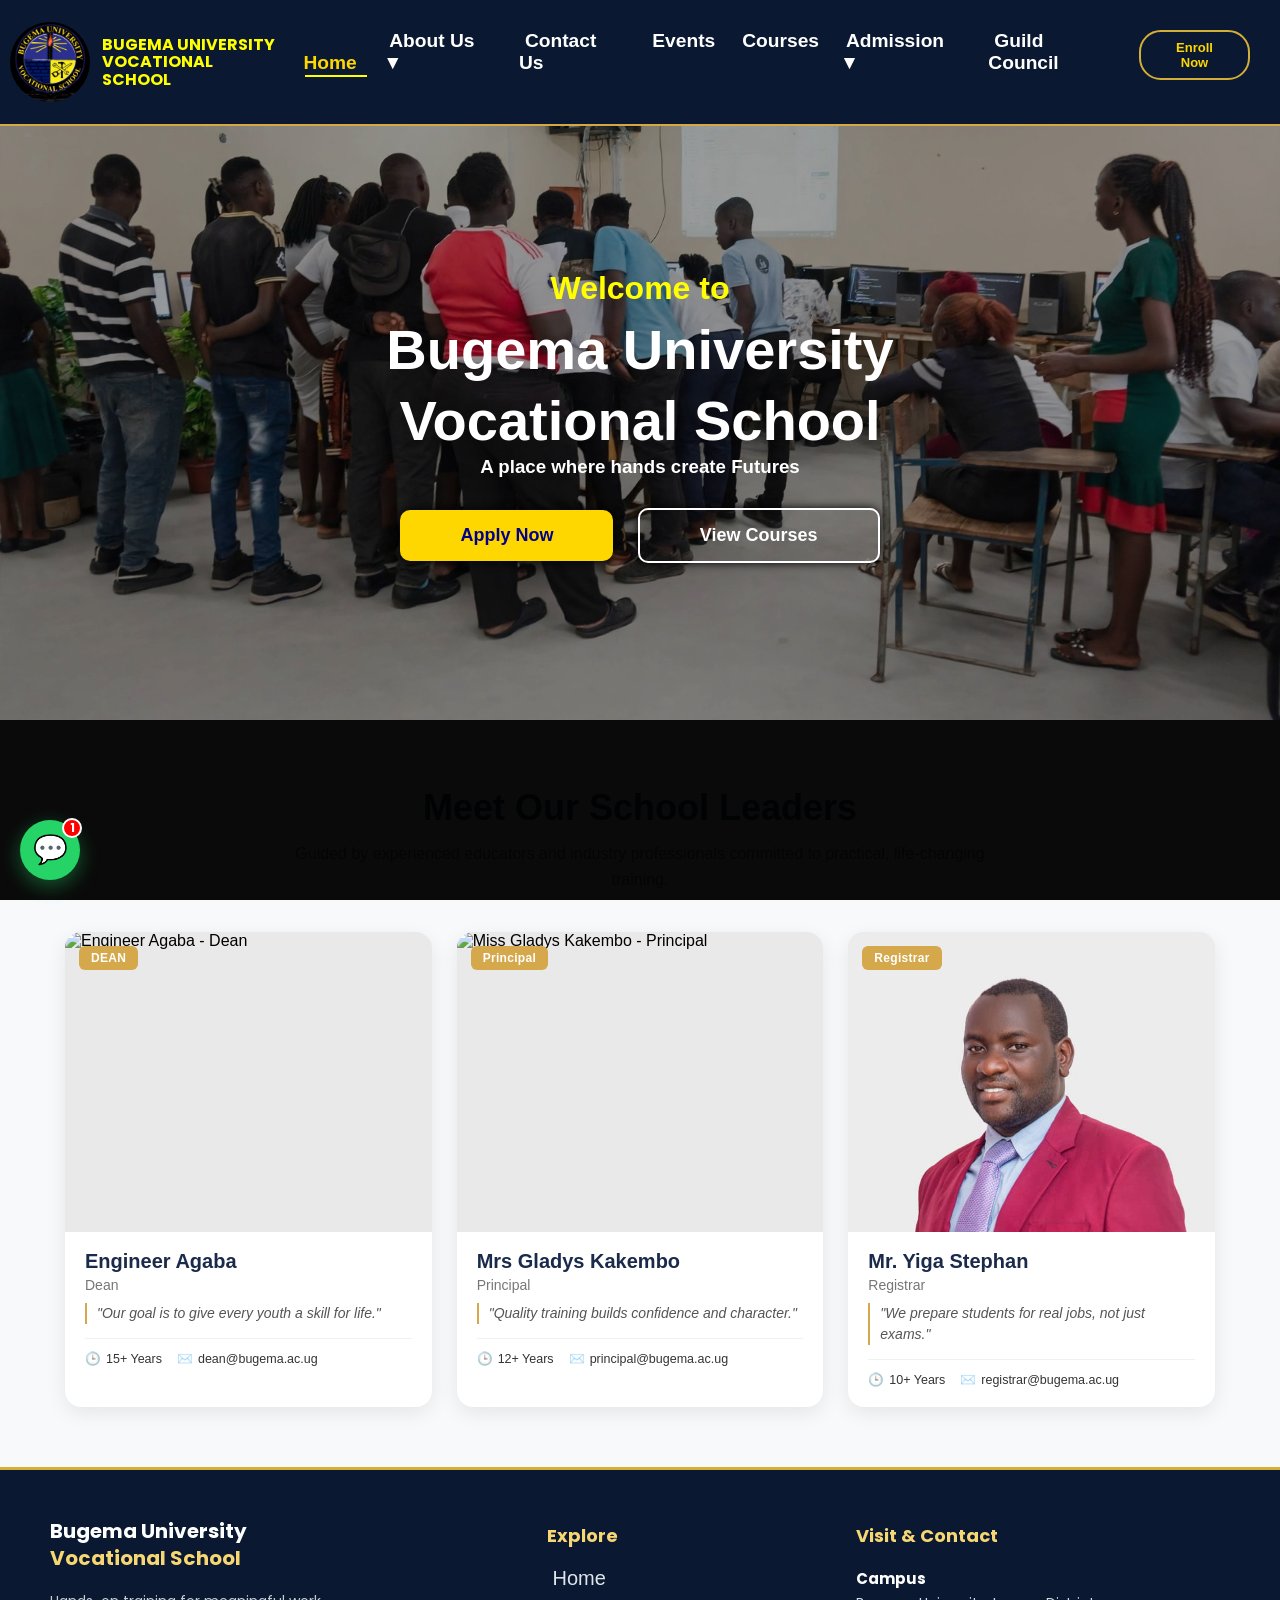
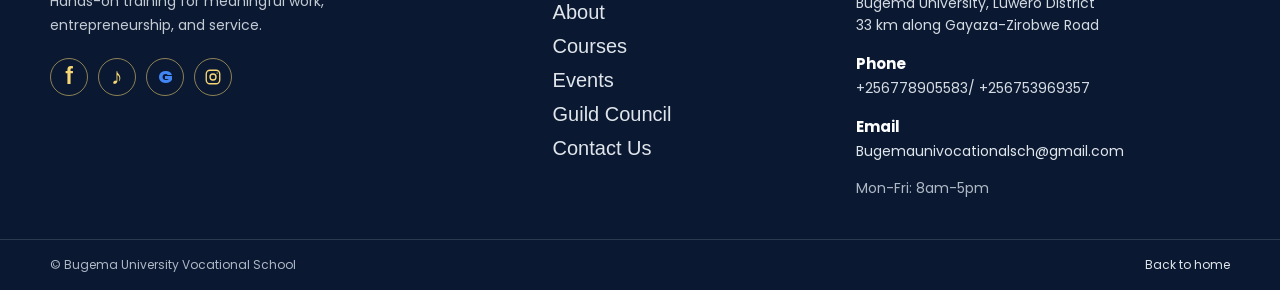
==== commit 7765a7c4: "merges" ====
--- a/index.html
+++ b/index.html
@@ -150,7 +150,7 @@
         <span class="leader-badge">Principal</span>
       </div>
       <div class="leader-info">
-        <h3>Miss Gladys Kakembo</h3>
+        <h3>Mrs Gladys Kakembo</h3>
         <p class="role">Principal</p>
         <p class="quote">"Quality training builds confidence and character."</p>
         <div class="leader-meta">
